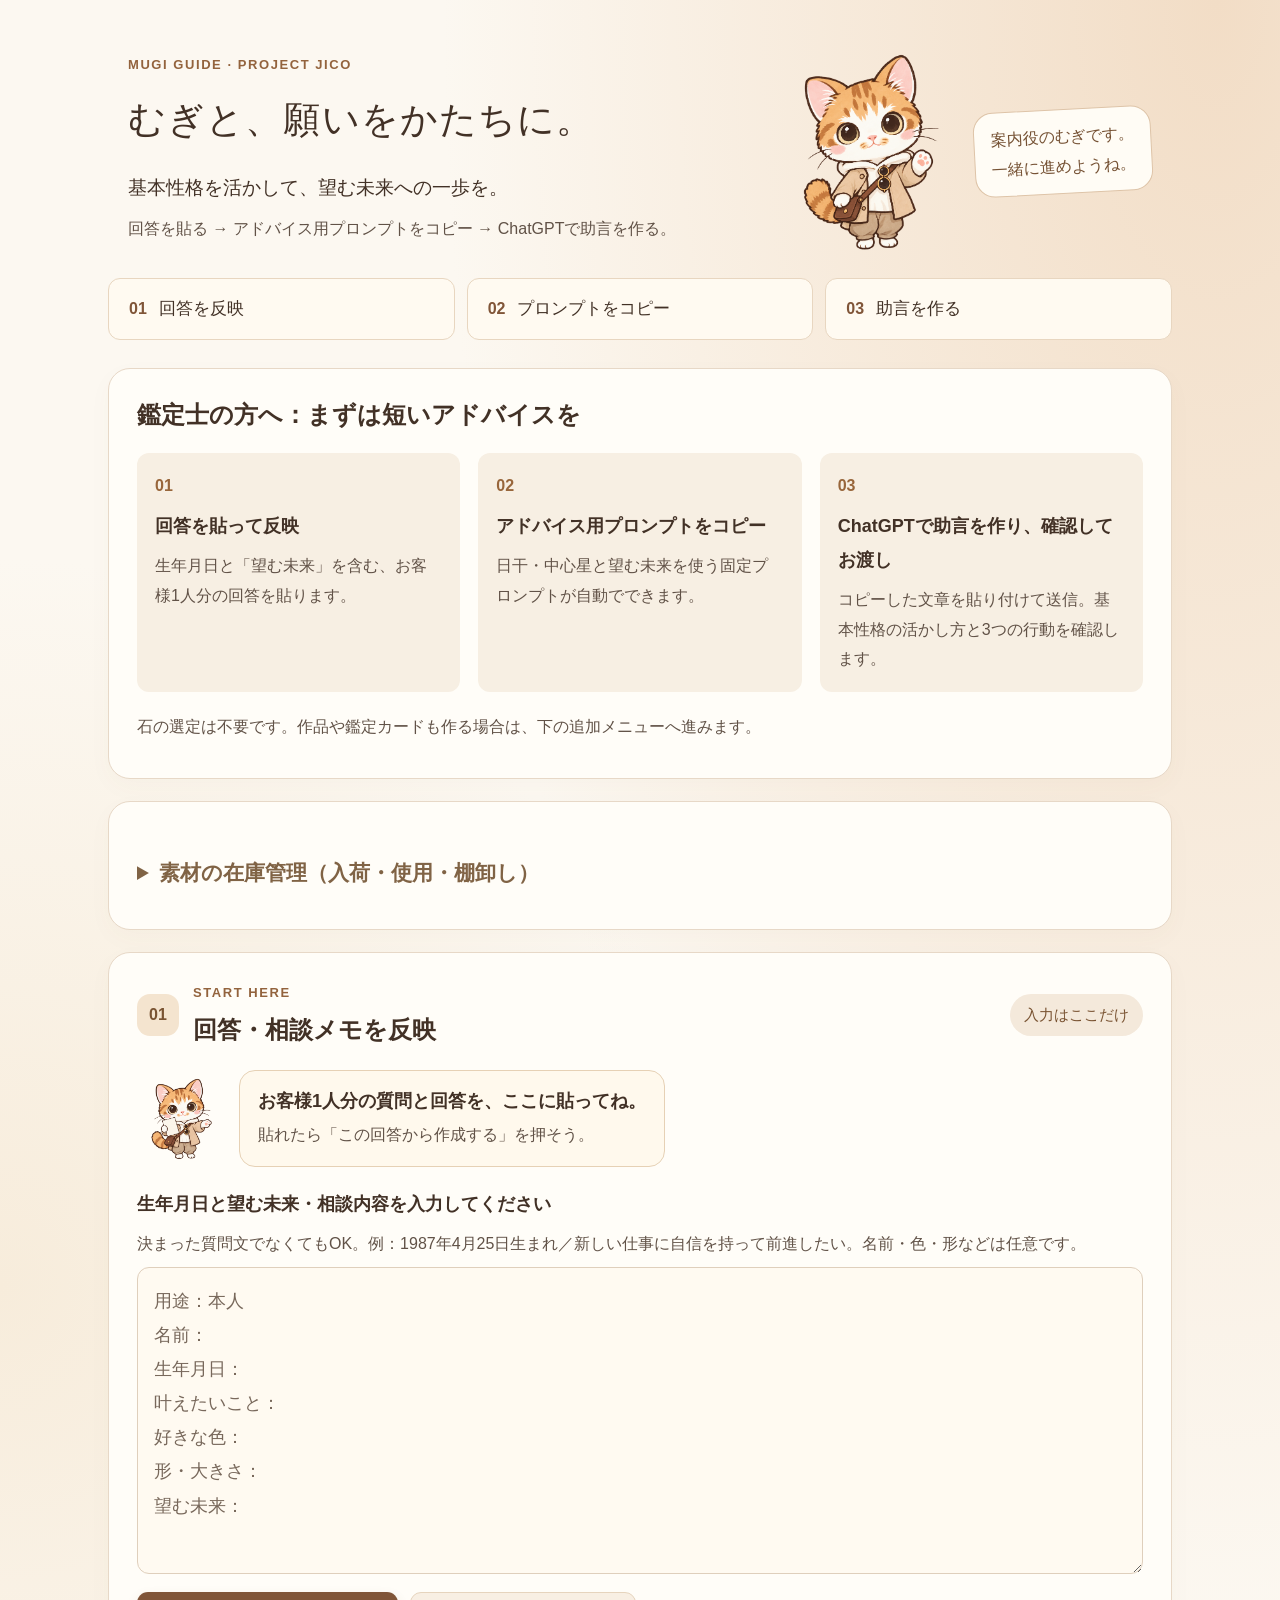
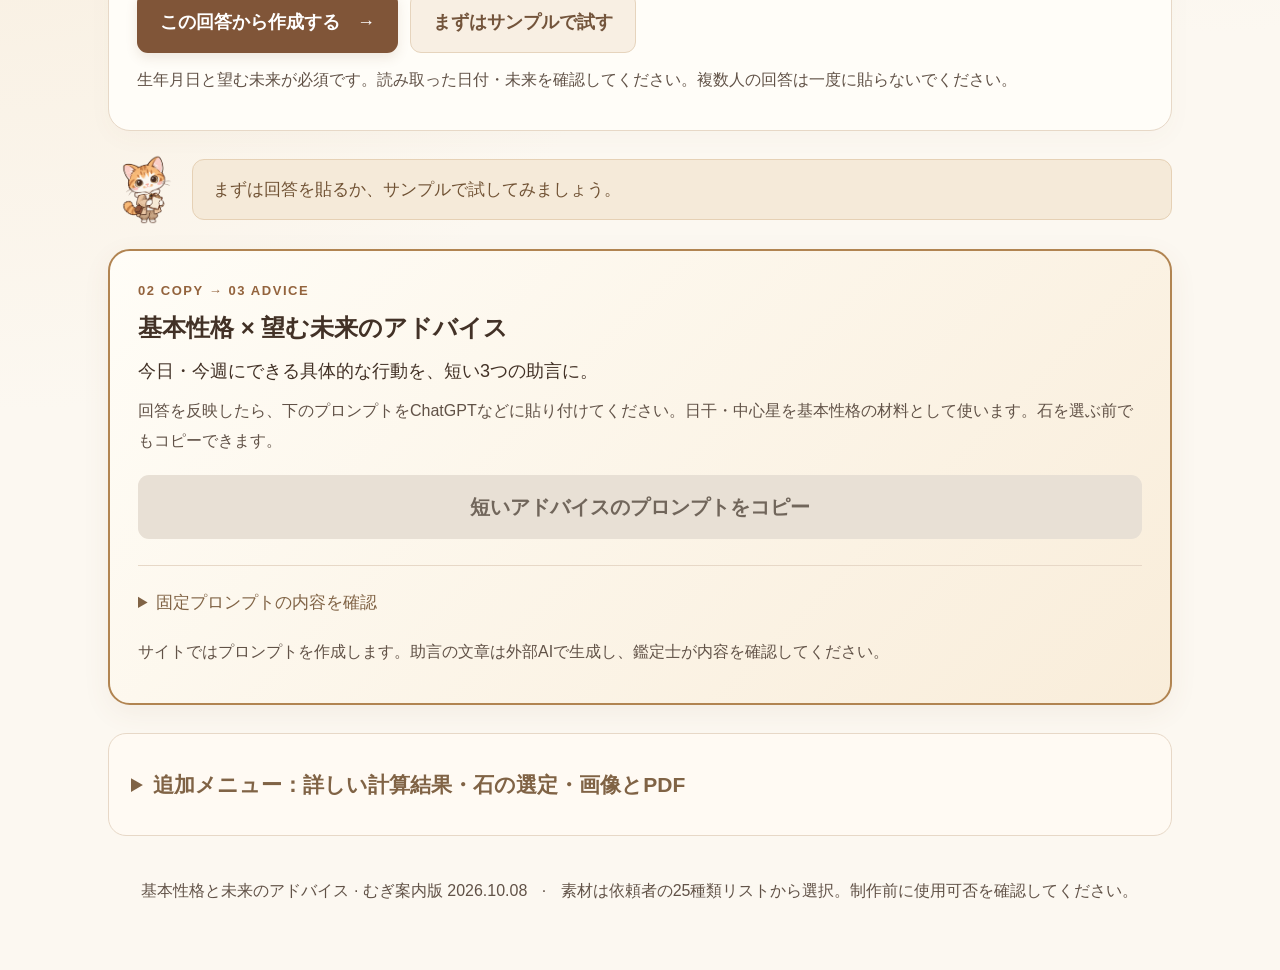
==== index.html @ 97677770 "Accept flexible customer notes and include concise stone details" ====
<!doctype html>
<html lang="ja"><head><meta charset="utf-8"><meta name="viewport" content="width=device-width,initial-scale=1"><title>基本性格と未来のアドバイス</title><link rel="stylesheet" href="simple.css?v=20261011-flex1"><link rel="stylesheet" href="mugi.css?v=20261011-flex1"></head>
<body><main>
<header class="hero"><div><p class="eyebrow">MUGI GUIDE · PROJECT JICO</p><h1>むぎと、願いをかたちに。</h1><p class="lead">基本性格を活かして、望む未来への一歩を。</p><p class="hint">回答を貼る → アドバイス用プロンプトをコピー → ChatGPTで助言を作る。</p></div><div class="mugi-hero"><img src="assets/mugi/mugi-welcome.png" alt="手を振る案内役のむぎ" width="1254" height="1254"><span>案内役のむぎです。<br>一緒に進めようね。</span></div></header>
<nav class="steps" aria-label="使い方の3ステップ"><a href="#input"><b>01</b><span>回答を反映</span></a><a href="#advice"><b>02</b><span>プロンプトをコピー</span></a><a href="#advice"><b>03</b><span>助言を作る</span></a></nav>
<section class="card workflow-guide" aria-label="鑑定士の作業手順"><h2>鑑定士の方へ：まずは短いアドバイスを</h2><ol class="workflow-list"><li><b>回答を貼って反映</b><span>生年月日と「望む未来」を含む、お客様1人分の回答を貼ります。</span></li><li><b>アドバイス用プロンプトをコピー</b><span>日干・中心星と望む未来を使う固定プロンプトが自動でできます。</span></li><li><b>ChatGPTで助言を作り、確認してお渡し</b><span>コピーした文章を貼り付けて送信。基本性格の活かし方と3つの行動を確認します。</span></li></ol><p class="hint">石の選定は不要です。作品や鑑定カードも作る場合は、下の追加メニューへ進みます。</p></section>
<section id="inventory" class="card inventory-panel"><details><summary>素材の在庫管理（入荷・使用・棚卸し）</summary><p>素材ごとに「g・個・袋」で管理できます。</p><p class="hint">このブラウザだけに保存されます。共有・別端末への同期はありません。石を選んだり画像を作ったりしても在庫は減りません。実際に使用した量をここで記録してください。</p><p id="inventorySummary" class="pill"></p><div class="inventory-table-wrap"><table class="inventory-table"><thead><tr><th scope="col">素材</th><th scope="col">現在数</th><th scope="col">状態</th><th scope="col">操作</th></tr></thead><tbody id="inventoryRows"></tbody></table></div><div id="inventoryForm" class="inventory-form"><h3>入荷・使用・現在数を登録</h3><label for="inventoryMaterial">素材</label><select id="inventoryMaterial"></select><p id="inventoryCurrent" class="hint"></p><div class="inventory-grid"><div><label for="inventoryAction">操作</label><select id="inventoryAction"><option value="set">現在数を登録・棚卸し</option><option value="in">入荷：在庫を増やす</option><option value="out">使用：在庫を減らす</option><option value="settings">補充目安だけ変更</option></select></div><div><label for="inventoryAmount">登録数・増減量</label><input id="inventoryAmount" type="number" min="0" step="0.001" placeholder="例：50"></div><div><label for="inventoryUnit">単位</label><select id="inventoryUnit"><option>g</option><option>個</option><option>袋</option></select></div><div><label for="inventoryLow">補充目安（この数量以下）</label><input id="inventoryLow" type="number" min="0" step="0.001" value="0"></div></div><label for="inventoryNote">メモ（任意）</label><input id="inventoryNote" maxlength="200" placeholder="例：作品制作で使用、入荷分"><p class="hint">初回は現在数を登録。入荷・使用では増減した量を入力します。個・袋は整数、gは小数第3位まで。在庫がある素材の単位は変更できません。</p><button id="inventorySave" class="primary" type="button">在庫を保存</button><p id="inventoryStatus" class="status" role="status" aria-live="polite"></p></div><details><summary>在庫のバックアップ・読み込み</summary><p class="hint">ブラウザのデータを消す前や、別端末に移すときはJSONを保存してください。読み込みは現在の在庫と履歴を置き換えます。</p><button id="inventoryExport" type="button" class="secondary">在庫JSONを保存</button><label for="inventoryImport">在庫JSONを選ぶ</label><input id="inventoryImport" type="file" accept=".json,application/json"><button id="inventoryRestore" type="button" class="secondary" disabled>読み込んだ在庫に置き換える</button></details><details><summary>入荷・使用・棚卸しの履歴（最新20件）</summary><ul id="inventoryHistory" class="inventory-history"></ul></details></details></section>
<section id="input" class="card input-card"><div class="section-heading"><span class="number">01</span><div><p class="eyebrow">START HERE</p><h2>回答・相談メモを反映</h2></div><span class="pill">入力はここだけ</span></div>
<div class="mugi-guide"><img src="assets/mugi/mugi-input.png" alt="" width="1254" height="1254"><p>お客様1人分の質問と回答を、ここに貼ってね。<br><span>貼れたら「この回答から作成する」を押そう。</span></p></div><label for="answer">生年月日と望む未来・相談内容を入力してください</label><p class="hint">決まった質問文でなくてもOK。例：1987年4月25日生まれ／新しい仕事に自信を持って前進したい。名前・色・形などは任意です。</p>
<textarea id="answer" rows="8" placeholder="用途：本人&#10;名前：&#10;生年月日：&#10;叶えたいこと：&#10;好きな色：&#10;形・大きさ：&#10;望む未来：" aria-describedby="inputHelp"></textarea>
<div class="actions"><button id="reflect" class="primary">この回答から作成する <span aria-hidden="true">→</span></button><button id="sample" class="secondary">まずはサンプルで試す</button></div><p id="inputHelp" class="hint small">生年月日と望む未来が必須です。読み取った日付・未来を確認してください。複数人の回答は一度に貼らないでください。</p>
</section>
<div class="mugi-status"><img id="mugiStatusImage" src="assets/mugi/mugi-check.png" alt="" width="1254" height="1254"><div id="status" class="status" role="status" aria-live="polite">まずは回答を貼るか、サンプルで試してみましょう。</div></div>
<section class="card advice-card" id="advice"><p class="eyebrow">02 COPY → 03 ADVICE</p><h2>基本性格 × 望む未来のアドバイス</h2><p>今日・今週にできる具体的な行動を、短い3つの助言に。</p><p class="hint">回答を反映したら、下のプロンプトをChatGPTなどに貼り付けてください。日干・中心星を基本性格の材料として使います。石を選ぶ前でもコピーできます。</p><button id="copyAdvice" class="primary" type="button" disabled>短いアドバイスのプロンプトをコピー</button><details><summary>固定プロンプトの内容を確認</summary><textarea id="advicePrompt" class="prompt" rows="12" readonly aria-label="基本性格と望む未来の固定アドバイスプロンプト"></textarea></details><p class="hint small">サイトではプロンプトを作成します。助言の文章は外部AIで生成し、鑑定士が内容を確認してください。</p></section>
<details class="optional-tools"><summary>追加メニュー：詳しい計算結果・石の選定・画像とPDF</summary>
<div id="results" class="section-heading result-heading"><span class="number">02</span><div><p class="eyebrow">YOUR RESULTS</p><h2>ふたつの結果を確認</h2></div><span id="resultBadge" class="pill">回答待ち</span></div>
<div class="mugi-guide"><img src="assets/mugi/mugi-check.png" alt="" width="1254" height="1254" loading="lazy"><p>算命学が出たら、使いたい石を選ぼう。<br><span>名前・生年月日、使いたい石をリストから選んで、計算条件も見てね。</span></p></div><p class="hint">回答原文の名前・生年月日、石の候補と使用可否、出生時刻不明の条件を確認してから、03へ進みます。</p><div class="results"><section class="card stone-card"><div class="result-title"><span class="icon" aria-hidden="true">◇</span><div><h2>オルゴナイト選定</h2><p class="hint">いただいた25種類から使う石・素材を選択</p></div></div><fieldset class="stone-picker"><legend>使う石・素材を選ぶ（複数可）</legend><p class="hint">チェックした素材の意味（象徴）・色の目安・簡易特性が制作・画像・PDF用プロンプトへ反映されます。説明未登録の素材は未登録と表示します。</p><div id="clientStoneList" class="stone-options"></div><label for="mainStone">メインにする石・素材</label><select id="mainStone"><option value="">先に素材を選んでください</option></select><div class="actions"><button id="suggestStones" class="secondary" type="button" disabled>おすすめを選択する</button><button id="clearStones" class="secondary" type="button">選択をクリア</button></div><p id="stoneChoiceHint" class="hint" role="status">未選択です。まず回答・相談メモを反映してください。</p><p class="hint small">おすすめは既存の説明データがある素材だけを対象にします。全25種類は手動で選べます。</p></fieldset><pre id="stones" class="result-content">あなたの願いに合う石が、ここに並びます。</pre><details><summary>制作文だけのプロンプトを見る</summary><textarea id="stonePrompt" class="prompt" rows="8" readonly aria-label="制作プロンプト"></textarea><button id="copyStone" class="secondary" disabled>制作プロンプトをコピー</button></details></section>
<section class="card sanmei-card"><div class="result-title"><span class="icon" aria-hidden="true">✧</span><div><h2>算命学計算</h2><p class="hint">三柱・人体星図・従星・二十八元まで表示</p></div></div><pre id="facts" class="result-content">生年月日から計算した結果が、ここに届きます。</pre><p id="condition" class="hint"></p><details><summary>計算原本を見る</summary><pre id="raw"></pre></details><details><summary>鑑定文だけのプロンプトを見る</summary><textarea id="sanmeiPrompt" class="prompt" rows="8" readonly aria-label="鑑定文プロンプト"></textarea><button id="copySanmei" class="secondary" disabled>鑑定文プロンプトをコピー</button></details></section></div>

<section id="output" class="card output-card"><div class="section-heading"><span class="number">03</span><div><p class="eyebrow">MAKE ONE BEAUTIFUL CARD</p><h2>両方を、1枚の画像に。</h2></div></div><div class="mugi-guide"><img src="assets/mugi/mugi-copy.png" alt="" width="1254" height="1254" loading="lazy"><p>次は、ふたつの結果を1枚の画像に。<br><span>「画像プロンプトをコピー」して、画像生成AIに貼ろう。</span></p></div><div class="output-layout"><div><p>作品イメージ・選んだ石・算命学結果。<br>人体星図・従星・二十八元も載せた画像プロンプトができあがります。</p><ol class="mini-steps"><li>下のボタンでプロンプトをコピー</li><li>画像生成が使えるChatGPTなどに貼り付けて送信</li><li>石名・命式・文字を確認して完成</li></ol><button id="copyImage" class="primary" disabled>画像プロンプトをコピー <span aria-hidden="true">↗</span></button><p id="outputHint" class="hint">回答を反映するとコピーできます。</p></div><div class="card-preview sample-preview"><a href="assets/orgonite-sanmei-detailed-sample.png" target="_blank" rel="noopener"><img src="assets/orgonite-sanmei-detailed-sample.png" alt="詳細版完成見本：命式、人体星図、従星、二十八元、石の選定理由" width="1536" height="1024"></a><p class="hint">詳細版の完成見本 · クリックで拡大</p><p class="hint small">サンプル回答の見本です。現在の回答の画像ではありません。</p></div></div><details class="combined-detail"><summary>画像プロンプトの内容を確認</summary><textarea id="imagePrompt" class="prompt" rows="14" readonly aria-label="両方を1枚にまとめる画像生成プロンプト"></textarea></details><p class="hint small">画像は外部の画像生成AIで作成します。日本語の文字や命式は生成後に照合してください。</p></section>
<section class="card delivery-guide"><h2>画像ができたら、確認してお渡し</h2><p class="hint">下の確認は鑑定士が行います。現在の回答と画像を見比べてください。</p><ul class="delivery-list"><li>表示名・石名・命式・星名・エネルギー値が、サイトの結果と一致している</li><li>文字の誤りや省略がない。違いがあれば画像生成AIへ該当箇所の修正を依頼する</li><li>作品イメージであること、出生時刻不明なら暫定計算であることが伝わる</li></ul><p>確認できた画像を保存し、お客様へお渡しします。</p><details><summary>任意：詳しい鑑定PDFも作りたいとき</summary><ol class="mini-steps"><li>下の「PDF用の依頼文と結果をコピー」を押す</li><li>ChatGPTの新しいチャットへ貼り付け、完成した画像も添付する</li><li>PDFを作成してもらい、計算値と鑑定文を確認して保存する</li></ol><p class="hint">画像だけでなく、計算結果のテキストも一緒に渡します。PDFはChatGPT側で作成します。画像を添付する操作は手動です。</p><textarea id="pdfPrompt" class="prompt" rows="10" readonly aria-label="PDF作成依頼と計算結果"></textarea><button id="copyPDF" class="secondary" disabled>PDF用の依頼文と結果をコピー</button></details></section>
</details><footer>基本性格と未来のアドバイス · むぎ案内版 2026.10.08 <span>·</span> 素材は依頼者の25種類リストから選択。制作前に使用可否を確認してください。</footer>
</main><script src="PromptMaker-縦横テンプレート/engine-data.js"></script><script src="PromptMaker-縦横テンプレート/workflow.js"></script><script src="client-stones.js?v=20261011-flex1"></script><script src="inventory.js?v=20261011-flex1"></script><script src="advice-prompt.js?v=20261011-flex1"></script><script src="flexible-input.js?v=20261011-flex1"></script><script src="simple.js?v=20261011-flex1"></script><script src="simple-ui.js?v=20261011-flex1"></script><script src="inventory-ui.js?v=20261011-flex1"></script></body></html>
---- simple.css ----
:root{--ink:#34364c;--muted:#666c7b;--purple:#6856a1;--line:#e5e2ef;--mint:#e5f2ed}*{box-sizing:border-box}html{scroll-behavior:smooth;scroll-padding-top:24px}body{margin:0;background:radial-gradient(ellipse at 90% 0,#ece7fc,transparent 45%),radial-gradient(ellipse at 0 45%,#eaf4ef,transparent 40%),#f8f7fb;color:var(--ink);font-family:"Yu Gothic","Meiryo",sans-serif;line-height:1.8}main{max-width:1120px;margin:auto;padding:36px 28px}.hero{display:flex;justify-content:space-between;align-items:center;min-height:235px;padding:12px 24px 28px}.eyebrow{font-size:10px;font-weight:700;letter-spacing:.18em;color:var(--purple);margin:0 0 6px}h1{font-family:"Yu Mincho",serif;font-weight:500;font-size:44px;letter-spacing:.08em;margin:8px 0 14px}h2{font-size:21px;line-height:1.5;margin:0}p{margin:8px 0}.lead{font-size:16px}.hint{font-size:13px;color:var(--muted)}.small{font-size:11px}.gem-scene{width:220px;height:190px;position:relative;flex-shrink:0}.orbit{position:absolute;inset:12px;border:1px solid #bfb3d9;border-radius:50%;transform:rotate(-20deg) scaleY(.7)}.gem{position:absolute;inset:20px 45px;background:conic-gradient(from 20deg,#c9bcea,#d7eae7,#a796d3,#f7eefc,#b3cddd,#c9bcea);clip-path:polygon(50% 0,100% 73%,75% 100%,25% 100%,0 73%);filter:drop-shadow(0 15px 15px #8275a440)}.spark{position:absolute;color:#9b7cb8;font-size:25px}.s1{top:8px;right:23px}.s2{bottom:8px;left:20px}.s3{top:60px;left:15px;font-size:14px}.steps{display:grid;grid-template-columns:repeat(3,1fr);gap:12px;margin:0 0 28px}.steps a{display:flex;align-items:center;gap:12px;text-decoration:none;color:var(--ink);padding:14px 20px;border:1px solid var(--line);background:#ffffffb8;border-radius:12px;font-size:14px}.steps b{color:var(--purple);font-size:12px}.steps a:hover{background:#eee9f8}.card{background:#fff;border:1px solid var(--line);border-radius:20px;padding:28px;box-shadow:0 8px 30px #43365006;margin-bottom:22px}.section-heading{display:flex;align-items:center;gap:14px;margin-bottom:22px}.number{display:grid;place-items:center;width:42px;height:42px;border-radius:13px;background:#efebf8;color:var(--purple);font-size:13px;font-weight:700;flex-shrink:0}.pill{margin-left:auto;border-radius:30px;background:#f1eef7;padding:5px 12px;color:var(--purple);font-size:11px;white-space:nowrap}label{font-size:14px;font-weight:700}textarea{display:block;width:100%;padding:16px;border:1px solid #d8d4e5;border-radius:12px;background:#faf9fc;color:var(--ink);font:inherit;font-size:14px;line-height:1.8;resize:vertical}textarea::placeholder{color:#8a8999}textarea:focus{outline:3px solid #ded5f8;border-color:#8d75c0}button{font:inherit;font-size:13px;font-weight:700;padding:14px 22px;border-radius:11px;cursor:pointer;transition:background .18s,transform .18s;border:1px solid transparent;min-height:48px}.primary{background:var(--purple);color:white;box-shadow:0 5px 12px #6856a11b}.primary:hover:not(:disabled){background:#55418e;transform:translateY(-2px)}.primary span{margin-left:12px}.secondary{background:#f3f0f8;color:#5d507e;border-color:#e7e0f0}.secondary:hover:not(:disabled){background:#e9e2f4}button:disabled{background:#eceaf1;color:#767181;cursor:default;box-shadow:none}button:focus-visible,a:focus-visible,summary:focus-visible{outline:3px solid #9f8bcc;outline-offset:4px}.actions{display:flex;gap:12px;flex-wrap:wrap;margin:18px 0 12px}.status{border-radius:12px;padding:14px 20px;margin:0 0 30px;background:#efecf6;color:#5f507e;font-size:13px;border:1px solid #e3dcf0}.status[data-tone=success]{background:#e8f4ee;border-color:#cce5d8;color:#355e4d}.status[data-tone=error]{background:#fff1ec;border-color:#f1d3c8;color:#944b35}.result-heading{margin-top:8px}.results{display:grid;grid-template-columns:1fr 1fr;gap:20px;align-items:start}.result-title{display:flex;gap:13px;align-items:center;margin-bottom:20px}.result-title .hint{margin:4px 0}.icon{display:grid;place-items:center;width:46px;height:46px;background:#e8f3ed;color:#578271;border-radius:14px;font-size:30px}.sanmei-card .icon{background:#eee9f7;color:#8870b2}.result-content{background:#f6faf8;border-radius:12px;padding:18px;margin:0 0 16px;min-height:135px;line-height:1.9}.sanmei-card .result-content{background:#f8f5fc}pre{white-space:pre-wrap;overflow-wrap:anywhere;font:inherit;font-size:13px}.prompt{font-size:12px}details{border-top:1px solid var(--line);margin-top:14px;padding-top:12px}summary{cursor:pointer;color:#696079;font-size:12px;padding:5px 0}details textarea{margin:12px 0}details button{margin-top:2px}.output-card{background:linear-gradient(135deg,#fff,#f8f4ff);border-color:#d8ccec}.output-layout{display:grid;grid-template-columns:1.15fr 1fr;gap:36px;align-items:center}.mini-steps{font-size:13px;color:var(--muted);padding-left:22px;margin:18px 0 24px}.mini-steps li{padding:3px 0}.card-preview{background:#fffcf6;border:1px solid #ddc9a8;border-radius:10px;padding:20px;text-align:center;box-shadow:0 12px 28px #6d5c8020;transform:rotate(-2deg)}.preview-title{font-size:10px;letter-spacing:.15em;color:#876b48}.preview-body{display:grid;grid-template-columns:1fr 1fr;margin:15px 0;gap:14px}.preview-body>div{display:flex;flex-direction:column;align-items:center;justify-content:center}.preview-body>div+div{border-left:1px solid #e8dcc8}.mini-gem{font-size:70px;line-height:1.3;color:#ac96c9}.preview-lines{font-size:16px;line-height:1.8;color:#c4b597;margin:12px 0}.preview-body b{font-size:11px;font-weight:500}.preview-body small,.preview-caption{font-size:9px;color:#8b7e71}.combined-detail{margin-top:24px}footer{text-align:center;color:var(--muted);font-size:10px;padding:12px 0 28px}footer span{padding:0 10px}body[data-ready=true] .pill#resultBadge{background:#dff0e7;color:#355e4d}section{scroll-margin-top:24px}@media(max-width:760px){main{padding:20px 16px}.hero{padding:0 4px 20px;min-height:180px}h1{font-size:31px}.lead{font-size:13px}.gem-scene{width:120px;height:140px}.gem{inset:20px 15px}.orbit{inset:20px 0}.hero .hint{font-size:11px}.steps{gap:6px}.steps a{padding:12px 8px;gap:6px;justify-content:center;font-size:11px}.card{padding:22px 18px;border-radius:16px}.results,.output-layout{grid-template-columns:1fr}.output-layout{gap:20px}.card-preview{max-width:350px;margin:0 auto;width:100%}.pill{font-size:10px;padding:4px 8px}h2{font-size:18px}.section-heading{gap:10px}.actions button{flex:1}#copyImage{width:100%}}@media(max-width:420px){.gem-scene{display:none}.hero{min-height:170px}.section-heading .pill{display:none}}@media(prefers-reduced-motion:reduce){html{scroll-behavior:auto}button{transition:none}.primary:hover:not(:disabled){transform:none}}
.sample-preview{transform:none;padding:12px;background:#fffdf8}.sample-preview img{display:block;width:100%;height:auto;border-radius:6px}.sample-preview .hint{margin:8px 0 0;font-size:11px}.sample-preview .small{font-size:10px}
.workflow-list{list-style:none;counter-reset:workflow;display:grid;grid-template-columns:repeat(3,1fr);gap:18px;padding:0;margin:20px 0}.workflow-list li{counter-increment:workflow;background:#f7f5fb;padding:18px;border-radius:12px}.workflow-list li:before{content:'0' counter(workflow);display:block;color:var(--purple);font-size:12px;font-weight:700;margin-bottom:8px}.workflow-list b{display:block;font-size:14px}.workflow-list span{display:block;color:var(--muted);font-size:12px;margin-top:8px}.delivery-list{padding-left:22px;font-size:13px}.delivery-list li{padding:5px 0}@media(max-width:760px){.workflow-list{grid-template-columns:1fr;gap:10px}.workflow-list li{padding:14px}}
---- mugi.css ----
/* むぎの毛色・コートに合わせた、あたたかな紙のテーマ */
:root{--ink:#503d32;--muted:#78695e;--purple:#805538;--line:#e7d8c7;--mint:#f1eadc}body{background:radial-gradient(ellipse at 95% 0,#f2ddc6,transparent 45%),radial-gradient(ellipse at 0 50%,#f7ecdb,transparent 40%),#fcf8f1;color:var(--ink)}main{max-width:1120px}.hero{padding:16px 20px 26px;gap:20px}.hero h1{font-size:37px;letter-spacing:.03em}.eyebrow{color:#93633d}.mugi-hero{display:flex;align-items:center;gap:8px;flex-shrink:0}.mugi-hero img{width:200px;height:200px;object-fit:contain}.mugi-hero span{font-size:12px;border:1px solid #dec4a8;background:#fffcf5;padding:12px 16px;border-radius:20px;color:#755133;transform:rotate(-3deg)}.card{background:#fffdf8;border-color:#e7d8c7;border-radius:22px;box-shadow:0 8px 24px #88644808}.steps a{background:#fffaf1;border-color:#e8d6c0}.steps a:hover{background:#f5e6d2}.number{background:#f4e4cf;color:#795332}.pill{background:#f4e9db;color:#795332}.primary{background:#805538;box-shadow:0 5px 12px #80553820}.primary:hover:not(:disabled){background:#664128}.secondary{background:#f8efe3;color:#73543b;border-color:#e6d4bd}.secondary:hover:not(:disabled){background:#efdfc9}button:disabled{background:#ece6dc;color:#84786c}.workflow-list li{background:#f7efe3}.workflow-list li:before{color:#98663b}textarea{background:#fffaf1;border-color:#dfcfbc}textarea:focus{outline-color:#ead7bd;border-color:#a77b4d}button:focus-visible,a:focus-visible,summary:focus-visible{outline-color:#a77b4d}.icon,.sanmei-card .icon{background:#f3e4d0;color:#9d7046}.result-content{background:#f8f2e7}.sanmei-card .result-content{background:#f7f0e5}.output-card{background:linear-gradient(120deg,#fffdf8,#f8eddb);border-color:#dcc4a5}.mugi-guide{display:flex;align-items:center;gap:16px;margin:0 0 20px}.mugi-guide img{width:86px;height:86px;object-fit:contain;flex-shrink:0}.mugi-guide p{position:relative;margin:0;border:1px solid #e6d1b5;background:#fff9ed;border-radius:16px;padding:14px 18px;font-size:14px;font-weight:700}.mugi-guide p span{font-size:12px;color:var(--muted);font-weight:400}.mugi-status{display:flex;align-items:center;gap:12px;margin-bottom:24px}.mugi-status img{width:72px;height:72px;object-fit:contain}.mugi-status .status{flex:1;margin:0;background:#f5ead9;border-color:#e6d1b5;color:#705234}.status[data-tone=success]{background:#eef1e3;border-color:#d6dfbd;color:#52643c}.status[data-tone=error]{background:#fff0e7;border-color:#e7c6b2;color:#974d30}body[data-ready=true] .pill#resultBadge{background:#eef1e3;color:#52643c}.card-preview{border-color:#ddc6a5}.sample-preview{background:#fffaf0}.delivery-guide{border-top:3px solid #d6b289}summary{color:#806345}footer{color:#887363}@media(max-width:900px){.mugi-hero span{display:none}.hero h1{font-size:32px}.mugi-hero img{width:165px;height:165px}}@media(max-width:760px){.hero{padding:0 0 20px;gap:6px}.hero h1{font-size:26px}.mugi-hero img{width:100px;height:130px}.hero .lead{font-size:12px}.mugi-guide{gap:10px}.mugi-guide img{width:62px;height:72px}.mugi-guide p{padding:11px 13px;font-size:13px}.mugi-guide p span{font-size:11px}.mugi-status img{width:56px;height:64px}.mugi-status .status{padding:12px;font-size:12px}}@media(max-width:420px){.hero h1{font-size:23px}.mugi-hero img{width:80px;height:115px}}

/* 読みやすさ：案内・計算結果・操作を大きな文字で統一 */
:root{--ink:#423126;--muted:#615247}body{font-size:18px;line-height:1.9}.lead,.hero .lead{font-size:19px}.hint,.small,.hero .hint,.sample-preview .hint,.sample-preview .small,footer{font-size:16px;line-height:1.85;color:var(--muted)}.eyebrow{font-size:13px;letter-spacing:.12em}h2{font-size:24px}label{font-size:18px}.steps a{font-size:17px}.steps b,.number{font-size:16px}.pill{font-size:15px;padding:7px 14px}textarea,.prompt,pre,.result-content{font-size:18px;line-height:1.9}textarea::placeholder{color:#78685b}.result-content{padding:20px}.workflow-list b{font-size:18px}.workflow-list span,.workflow-list li:before{font-size:16px;line-height:1.85}.mini-steps,.delivery-list{font-size:18px}.mugi-guide p{font-size:18px;line-height:1.85}.mugi-guide p span,.mugi-hero span{font-size:16px;line-height:1.85}.status,.mugi-status .status{font-size:17px;line-height:1.85}button{font-size:18px;line-height:1.6;min-height:56px;padding:15px 22px;white-space:normal}summary{font-size:17px;line-height:1.8;padding:10px 0}.steps a{min-height:60px}.output-layout{grid-template-columns:1.2fr 1fr;gap:24px}button:disabled{color:#71665b;background:#e8e0d5}a{overflow-wrap:anywhere}#raw{overflow-wrap:anywhere}
@media(max-width:900px){.results{grid-template-columns:1fr}.workflow-list{grid-template-columns:1fr}.output-layout{grid-template-columns:1fr}.sample-preview{max-width:600px;width:100%;margin:auto}}
@media(max-width:760px){body{font-size:18px}.hero .lead{font-size:18px}.hero .hint{font-size:16px}.hero h1{font-size:28px}.steps a{font-size:16px;flex-direction:column;gap:0;padding:10px 6px}.steps b{font-size:15px}.mugi-guide p{font-size:18px}.mugi-guide p span{font-size:16px}.mugi-status .status{font-size:17px}.section-heading{flex-wrap:wrap}.section-heading .pill{display:inline-block}.mugi-guide{align-items:flex-start}.mugi-guide img{width:54px;height:68px}.actions{flex-direction:column}.actions button{width:100%}.mini-steps,.delivery-list{padding-left:24px}h2{font-size:23px}.card{padding:22px 16px}textarea,.prompt,pre{font-size:18px}}
.stone-picker{border:1px solid var(--line);border-radius:14px;padding:16px;margin:0 0 20px;min-width:0}.stone-picker legend{font-size:18px;font-weight:700}.stone-options{display:grid;grid-template-columns:1fr 1fr;gap:8px;margin:14px 0 20px}.stone-options label{display:flex;align-items:center;gap:10px;background:#fff7e9;border:1px solid #e5d5be;border-radius:9px;padding:12px;font-size:17px;cursor:pointer;overflow-wrap:anywhere}.stone-options label:has(input:checked){background:#eddfc6;border-color:#976a41}.stone-options input{width:22px;height:22px;accent-color:#805538;flex-shrink:0}.stone-picker select{width:100%;padding:12px;font:inherit;font-size:18px;border:1px solid #bb9b78;border-radius:9px;background:#fffaf1;color:var(--ink);margin:6px 0}.stone-picker select:focus-visible{outline:3px solid #a77b4d;outline-offset:2px}@media(max-width:560px){.stone-options{grid-template-columns:1fr}}
.stock-label{display:block;font-size:15px;color:#675344;font-weight:400}.stone-options label{flex-wrap:wrap}.stock-label{flex-basis:100%;padding-left:32px}.inventory-table-wrap{overflow-x:auto;margin:18px 0}.inventory-table{width:100%;border-collapse:collapse;font-size:17px}.inventory-table th,.inventory-table td{padding:12px;border-bottom:1px solid var(--line);text-align:left;white-space:nowrap}.inventory-table th{background:#f1e5d3}.inventory-table button{font-size:16px;padding:10px 14px;min-height:48px}.inventory-form{padding:20px;background:#f8f0e3;border-radius:14px}.inventory-form input,.inventory-form select{display:block;width:100%;padding:12px;margin:6px 0 14px;border:1px solid #bca183;border-radius:8px;background:#fffdf7;color:var(--ink);font:inherit;font-size:18px}.inventory-grid{display:grid;grid-template-columns:1fr 1fr;gap:16px}.inventory-form .status{margin-top:16px}.inventory-history{font-size:16px;overflow-wrap:anywhere}#inventorySummary{display:inline-block;margin:10px 0}.inventory-panel>details{border-top:0;padding-top:0}.inventory-panel>details>summary{font-size:21px;font-weight:700}#inventoryImport{max-width:100%;font-size:16px;margin:12px 0}@media(max-width:600px){.inventory-grid{grid-template-columns:1fr}.inventory-form{padding:14px}.inventory-table th,.inventory-table td{padding:10px}}
.advice-card{border:2px solid #b18451;background:linear-gradient(135deg,#fffdf7,#f9edda);box-shadow:0 8px 28px #80553812}.advice-card>button{width:100%;margin:12px 0;font-size:20px;min-height:60px}.optional-tools{margin:28px 0;border:1px solid var(--line);border-radius:18px;padding:22px;background:#fffaf3}.optional-tools>summary{font-size:21px;font-weight:700;cursor:pointer}.optional-tools[open]>summary{margin-bottom:24px}@media(max-width:600px){.optional-tools{padding:16px}.advice-card>button{font-size:18px}}
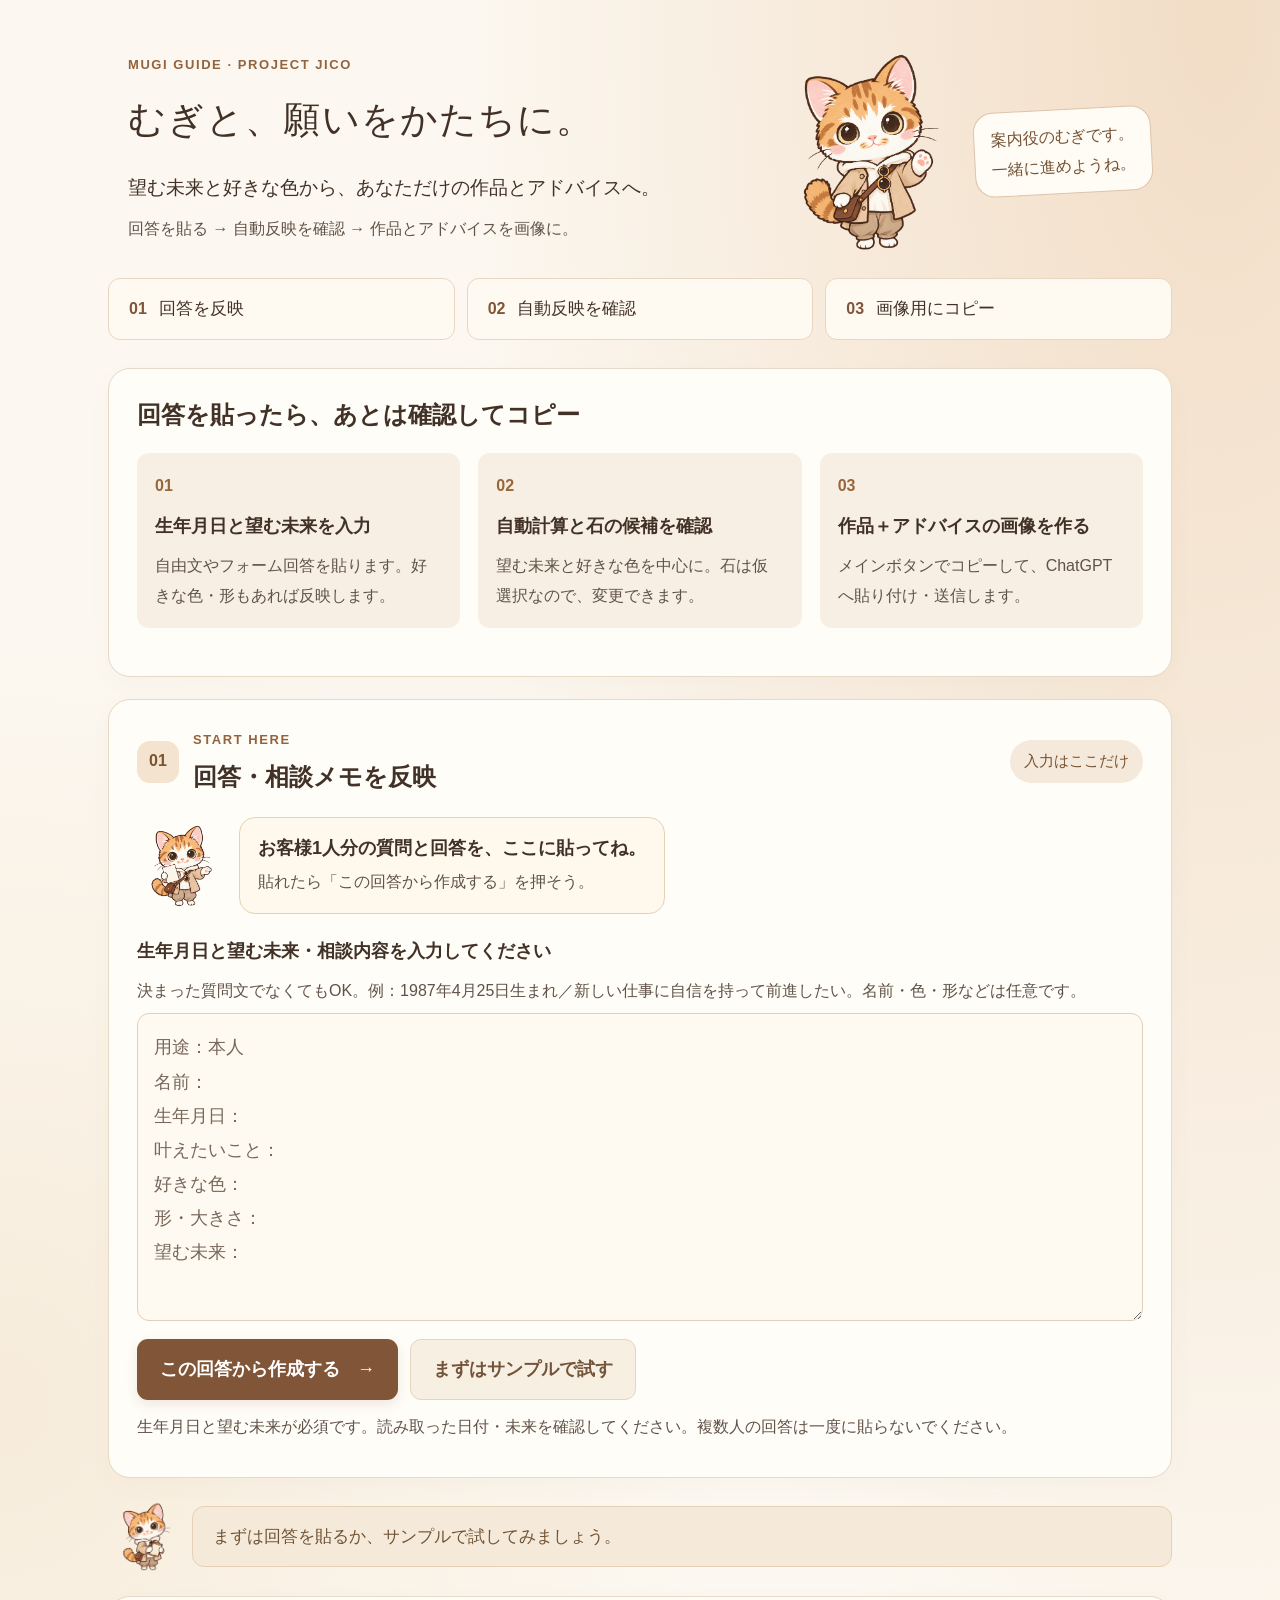
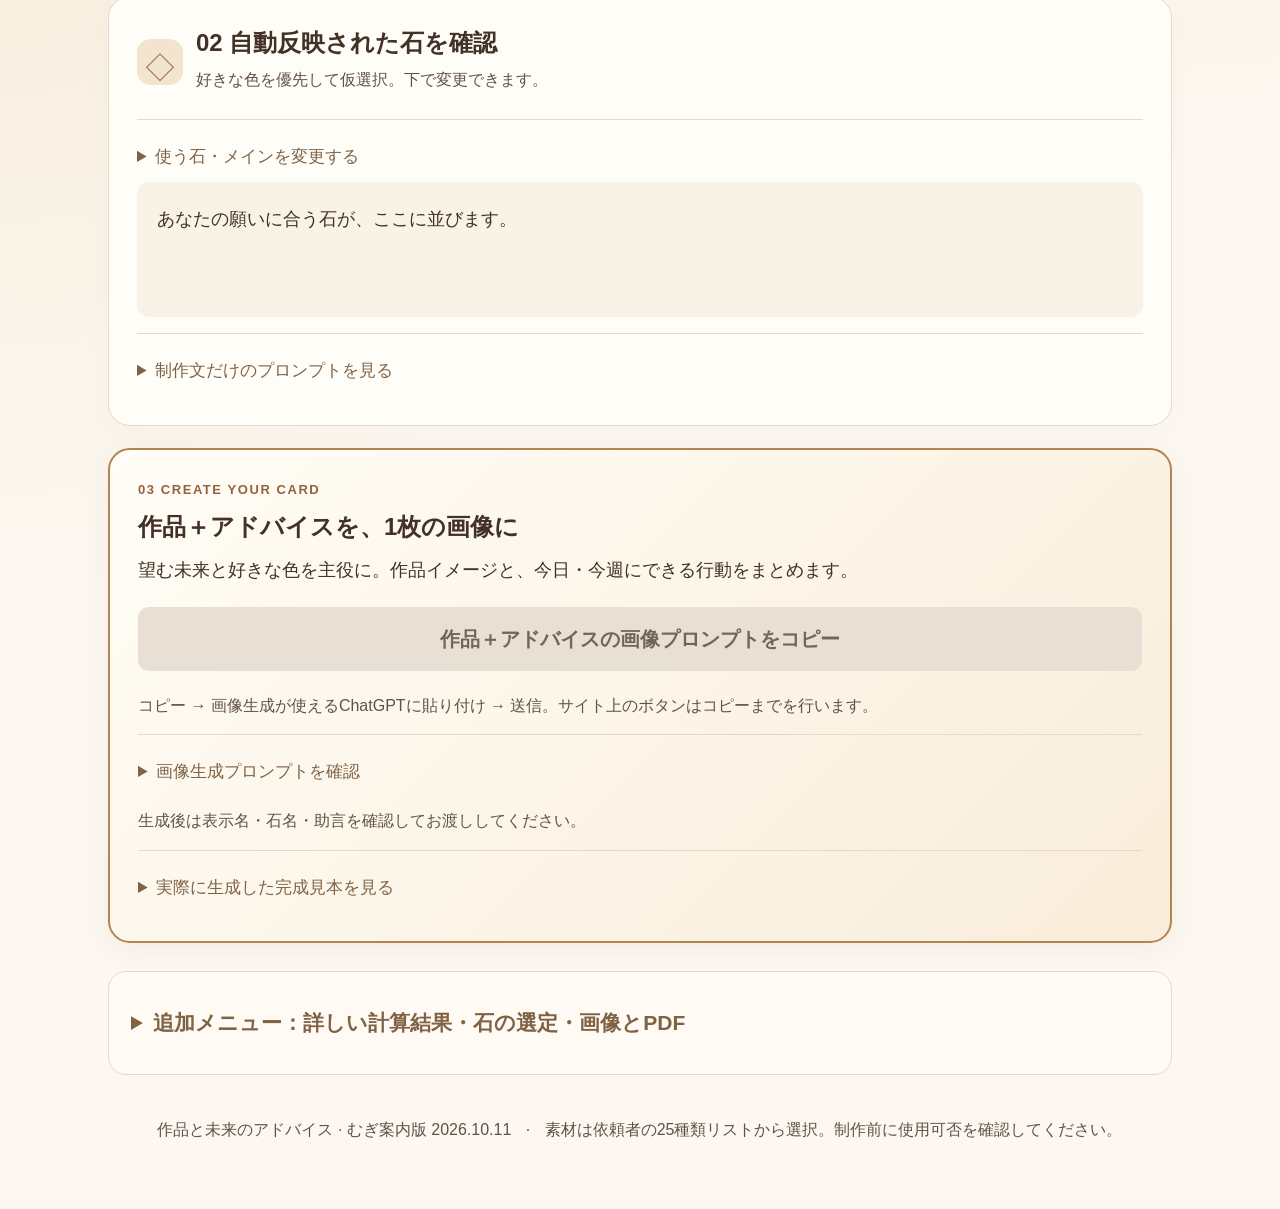
==== commit 466203d5: "Unify orgonite artwork and personal future advice into the main card workflow" ====
--- a/index.html
+++ b/index.html
@@ -1,23 +1,25 @@
 <!doctype html>
-<html lang="ja"><head><meta charset="utf-8"><meta name="viewport" content="width=device-width,initial-scale=1"><title>基本性格と未来のアドバイス</title><link rel="stylesheet" href="simple.css?v=20261011-flex1"><link rel="stylesheet" href="mugi.css?v=20261011-flex1"></head>
+<html lang="ja"><head><meta charset="utf-8"><meta name="viewport" content="width=device-width,initial-scale=1"><title>基本性格と未来のアドバイス</title><link rel="stylesheet" href="simple.css?v=20261011-combined3"><link rel="stylesheet" href="mugi.css?v=20261011-combined3"></head>
 <body><main>
-<header class="hero"><div><p class="eyebrow">MUGI GUIDE · PROJECT JICO</p><h1>むぎと、願いをかたちに。</h1><p class="lead">基本性格を活かして、望む未来への一歩を。</p><p class="hint">回答を貼る → アドバイス用プロンプトをコピー → ChatGPTで助言を作る。</p></div><div class="mugi-hero"><img src="assets/mugi/mugi-welcome.png" alt="手を振る案内役のむぎ" width="1254" height="1254"><span>案内役のむぎです。<br>一緒に進めようね。</span></div></header>
-<nav class="steps" aria-label="使い方の3ステップ"><a href="#input"><b>01</b><span>回答を反映</span></a><a href="#advice"><b>02</b><span>プロンプトをコピー</span></a><a href="#advice"><b>03</b><span>助言を作る</span></a></nav>
-<section class="card workflow-guide" aria-label="鑑定士の作業手順"><h2>鑑定士の方へ：まずは短いアドバイスを</h2><ol class="workflow-list"><li><b>回答を貼って反映</b><span>生年月日と「望む未来」を含む、お客様1人分の回答を貼ります。</span></li><li><b>アドバイス用プロンプトをコピー</b><span>日干・中心星と望む未来を使う固定プロンプトが自動でできます。</span></li><li><b>ChatGPTで助言を作り、確認してお渡し</b><span>コピーした文章を貼り付けて送信。基本性格の活かし方と3つの行動を確認します。</span></li></ol><p class="hint">石の選定は不要です。作品や鑑定カードも作る場合は、下の追加メニューへ進みます。</p></section>
-<section id="inventory" class="card inventory-panel"><details><summary>素材の在庫管理（入荷・使用・棚卸し）</summary><p>素材ごとに「g・個・袋」で管理できます。</p><p class="hint">このブラウザだけに保存されます。共有・別端末への同期はありません。石を選んだり画像を作ったりしても在庫は減りません。実際に使用した量をここで記録してください。</p><p id="inventorySummary" class="pill"></p><div class="inventory-table-wrap"><table class="inventory-table"><thead><tr><th scope="col">素材</th><th scope="col">現在数</th><th scope="col">状態</th><th scope="col">操作</th></tr></thead><tbody id="inventoryRows"></tbody></table></div><div id="inventoryForm" class="inventory-form"><h3>入荷・使用・現在数を登録</h3><label for="inventoryMaterial">素材</label><select id="inventoryMaterial"></select><p id="inventoryCurrent" class="hint"></p><div class="inventory-grid"><div><label for="inventoryAction">操作</label><select id="inventoryAction"><option value="set">現在数を登録・棚卸し</option><option value="in">入荷：在庫を増やす</option><option value="out">使用：在庫を減らす</option><option value="settings">補充目安だけ変更</option></select></div><div><label for="inventoryAmount">登録数・増減量</label><input id="inventoryAmount" type="number" min="0" step="0.001" placeholder="例：50"></div><div><label for="inventoryUnit">単位</label><select id="inventoryUnit"><option>g</option><option>個</option><option>袋</option></select></div><div><label for="inventoryLow">補充目安（この数量以下）</label><input id="inventoryLow" type="number" min="0" step="0.001" value="0"></div></div><label for="inventoryNote">メモ（任意）</label><input id="inventoryNote" maxlength="200" placeholder="例：作品制作で使用、入荷分"><p class="hint">初回は現在数を登録。入荷・使用では増減した量を入力します。個・袋は整数、gは小数第3位まで。在庫がある素材の単位は変更できません。</p><button id="inventorySave" class="primary" type="button">在庫を保存</button><p id="inventoryStatus" class="status" role="status" aria-live="polite"></p></div><details><summary>在庫のバックアップ・読み込み</summary><p class="hint">ブラウザのデータを消す前や、別端末に移すときはJSONを保存してください。読み込みは現在の在庫と履歴を置き換えます。</p><button id="inventoryExport" type="button" class="secondary">在庫JSONを保存</button><label for="inventoryImport">在庫JSONを選ぶ</label><input id="inventoryImport" type="file" accept=".json,application/json"><button id="inventoryRestore" type="button" class="secondary" disabled>読み込んだ在庫に置き換える</button></details><details><summary>入荷・使用・棚卸しの履歴（最新20件）</summary><ul id="inventoryHistory" class="inventory-history"></ul></details></details></section>
+<header class="hero"><div><p class="eyebrow">MUGI GUIDE · PROJECT JICO</p><h1>むぎと、願いをかたちに。</h1><p class="lead">望む未来と好きな色から、あなただけの作品とアドバイスへ。</p><p class="hint">回答を貼る → 自動反映を確認 → 作品とアドバイスを画像に。</p></div><div class="mugi-hero"><img src="assets/mugi/mugi-welcome.png" alt="手を振る案内役のむぎ" width="1254" height="1254"><span>案内役のむぎです。<br>一緒に進めようね。</span></div></header>
+<nav class="steps" aria-label="使い方の3ステップ"><a href="#input"><b>01</b><span>回答を反映</span></a><a href="#stoneReview"><b>02</b><span>自動反映を確認</span></a><a href="#advice"><b>03</b><span>画像用にコピー</span></a></nav>
+<section class="card workflow-guide"><h2>回答を貼ったら、あとは確認してコピー</h2><ol class="workflow-list"><li><b>生年月日と望む未来を入力</b><span>自由文やフォーム回答を貼ります。好きな色・形もあれば反映します。</span></li><li><b>自動計算と石の候補を確認</b><span>望む未来と好きな色を中心に。石は仮選択なので、変更できます。</span></li><li><b>作品＋アドバイスの画像を作る</b><span>メインボタンでコピーして、ChatGPTへ貼り付け・送信します。</span></li></ol></section>
+
 <section id="input" class="card input-card"><div class="section-heading"><span class="number">01</span><div><p class="eyebrow">START HERE</p><h2>回答・相談メモを反映</h2></div><span class="pill">入力はここだけ</span></div>
 <div class="mugi-guide"><img src="assets/mugi/mugi-input.png" alt="" width="1254" height="1254"><p>お客様1人分の質問と回答を、ここに貼ってね。<br><span>貼れたら「この回答から作成する」を押そう。</span></p></div><label for="answer">生年月日と望む未来・相談内容を入力してください</label><p class="hint">決まった質問文でなくてもOK。例：1987年4月25日生まれ／新しい仕事に自信を持って前進したい。名前・色・形などは任意です。</p>
 <textarea id="answer" rows="8" placeholder="用途：本人&#10;名前：&#10;生年月日：&#10;叶えたいこと：&#10;好きな色：&#10;形・大きさ：&#10;望む未来：" aria-describedby="inputHelp"></textarea>
 <div class="actions"><button id="reflect" class="primary">この回答から作成する <span aria-hidden="true">→</span></button><button id="sample" class="secondary">まずはサンプルで試す</button></div><p id="inputHelp" class="hint small">生年月日と望む未来が必須です。読み取った日付・未来を確認してください。複数人の回答は一度に貼らないでください。</p>
 </section>
 <div class="mugi-status"><img id="mugiStatusImage" src="assets/mugi/mugi-check.png" alt="" width="1254" height="1254"><div id="status" class="status" role="status" aria-live="polite">まずは回答を貼るか、サンプルで試してみましょう。</div></div>
-<section class="card advice-card" id="advice"><p class="eyebrow">02 COPY → 03 ADVICE</p><h2>基本性格 × 望む未来のアドバイス</h2><p>今日・今週にできる具体的な行動を、短い3つの助言に。</p><p class="hint">回答を反映したら、下のプロンプトをChatGPTなどに貼り付けてください。日干・中心星を基本性格の材料として使います。石を選ぶ前でもコピーできます。</p><button id="copyAdvice" class="primary" type="button" disabled>短いアドバイスのプロンプトをコピー</button><details><summary>固定プロンプトの内容を確認</summary><textarea id="advicePrompt" class="prompt" rows="12" readonly aria-label="基本性格と望む未来の固定アドバイスプロンプト"></textarea></details><p class="hint small">サイトではプロンプトを作成します。助言の文章は外部AIで生成し、鑑定士が内容を確認してください。</p></section>
+<section class="card stone-card" id="stoneReview"><div class="result-title"><span class="icon" aria-hidden="true">◇</span><div><h2>02 自動反映された石を確認</h2><p class="hint">好きな色を優先して仮選択。下で変更できます。</p></div></div><details><summary>使う石・メインを変更する</summary><fieldset class="stone-picker"><legend>使う石・素材を選ぶ（複数可）</legend><p class="hint">チェックした素材の意味（象徴）・色の目安・簡易特性が制作・画像・PDF用プロンプトへ反映されます。説明未登録の素材は未登録と表示します。</p><div id="clientStoneList" class="stone-options"></div><label for="mainStone">メインにする石・素材</label><select id="mainStone"><option value="">先に素材を選んでください</option></select><div class="actions"><button id="suggestStones" class="secondary" type="button" disabled>おすすめを選択する</button><button id="clearStones" class="secondary" type="button">選択をクリア</button></div><p id="stoneChoiceHint" class="hint" role="status">未選択です。まず回答・相談メモを反映してください。</p><p class="hint small">おすすめは既存の説明データがある素材だけを対象にします。全25種類は手動で選べます。</p></fieldset></details><pre id="stones" class="result-content">あなたの願いに合う石が、ここに並びます。</pre><details><summary>制作文だけのプロンプトを見る</summary><textarea id="stonePrompt" class="prompt" rows="8" readonly aria-label="制作プロンプト"></textarea><button id="copyStone" class="secondary" disabled>制作プロンプトをコピー</button></details></section>
+<section class="card advice-card" id="advice"><p class="eyebrow">03 CREATE YOUR CARD</p><h2>作品＋アドバイスを、1枚の画像に</h2><p>望む未来と好きな色を主役に。作品イメージと、今日・今週にできる行動をまとめます。</p><button id="copyAdvice" class="primary" type="button" disabled>作品＋アドバイスの画像プロンプトをコピー</button><p class="hint">コピー → 画像生成が使えるChatGPTに貼り付け → 送信。サイト上のボタンはコピーまでを行います。</p><details><summary>画像生成プロンプトを確認</summary><textarea id="advicePrompt" class="prompt" rows="12" readonly aria-label="作品と作品と短いアドバイスの画像生成プロンプト"></textarea></details><p class="hint small">生成後は表示名・石名・助言を確認してお渡ししてください。</p><details><summary>実際に生成した完成見本を見る</summary><a href="assets/combined-advice-sample-20261011.png" target="_blank" rel="noopener"><img src="assets/combined-advice-sample-20261011.png" alt="作品と短いアドバイスを1枚にした生成サンプル" width="1536" height="1024" style="width:100%;height:auto;border-radius:12px" loading="lazy"></a><p class="hint">サンプルの見本です。現在の回答の画像ではありません。</p></details></section>
 <details class="optional-tools"><summary>追加メニュー：詳しい計算結果・石の選定・画像とPDF</summary>
-<div id="results" class="section-heading result-heading"><span class="number">02</span><div><p class="eyebrow">YOUR RESULTS</p><h2>ふたつの結果を確認</h2></div><span id="resultBadge" class="pill">回答待ち</span></div>
-<div class="mugi-guide"><img src="assets/mugi/mugi-check.png" alt="" width="1254" height="1254" loading="lazy"><p>算命学が出たら、使いたい石を選ぼう。<br><span>名前・生年月日、使いたい石をリストから選んで、計算条件も見てね。</span></p></div><p class="hint">回答原文の名前・生年月日、石の候補と使用可否、出生時刻不明の条件を確認してから、03へ進みます。</p><div class="results"><section class="card stone-card"><div class="result-title"><span class="icon" aria-hidden="true">◇</span><div><h2>オルゴナイト選定</h2><p class="hint">いただいた25種類から使う石・素材を選択</p></div></div><fieldset class="stone-picker"><legend>使う石・素材を選ぶ（複数可）</legend><p class="hint">チェックした素材の意味（象徴）・色の目安・簡易特性が制作・画像・PDF用プロンプトへ反映されます。説明未登録の素材は未登録と表示します。</p><div id="clientStoneList" class="stone-options"></div><label for="mainStone">メインにする石・素材</label><select id="mainStone"><option value="">先に素材を選んでください</option></select><div class="actions"><button id="suggestStones" class="secondary" type="button" disabled>おすすめを選択する</button><button id="clearStones" class="secondary" type="button">選択をクリア</button></div><p id="stoneChoiceHint" class="hint" role="status">未選択です。まず回答・相談メモを反映してください。</p><p class="hint small">おすすめは既存の説明データがある素材だけを対象にします。全25種類は手動で選べます。</p></fieldset><pre id="stones" class="result-content">あなたの願いに合う石が、ここに並びます。</pre><details><summary>制作文だけのプロンプトを見る</summary><textarea id="stonePrompt" class="prompt" rows="8" readonly aria-label="制作プロンプト"></textarea><button id="copyStone" class="secondary" disabled>制作プロンプトをコピー</button></details></section>
+<section id="inventory" class="card inventory-panel"><details><summary>素材の在庫管理（入荷・使用・棚卸し）</summary><p>素材ごとに「g・個・袋」で管理できます。</p><p class="hint">このブラウザだけに保存されます。共有・別端末への同期はありません。石を選んだり画像を作ったりしても在庫は減りません。実際に使用した量をここで記録してください。</p><p id="inventorySummary" class="pill"></p><div class="inventory-table-wrap"><table class="inventory-table"><thead><tr><th scope="col">素材</th><th scope="col">現在数</th><th scope="col">状態</th><th scope="col">操作</th></tr></thead><tbody id="inventoryRows"></tbody></table></div><div id="inventoryForm" class="inventory-form"><h3>入荷・使用・現在数を登録</h3><label for="inventoryMaterial">素材</label><select id="inventoryMaterial"></select><p id="inventoryCurrent" class="hint"></p><div class="inventory-grid"><div><label for="inventoryAction">操作</label><select id="inventoryAction"><option value="set">現在数を登録・棚卸し</option><option value="in">入荷：在庫を増やす</option><option value="out">使用：在庫を減らす</option><option value="settings">補充目安だけ変更</option></select></div><div><label for="inventoryAmount">登録数・増減量</label><input id="inventoryAmount" type="number" min="0" step="0.001" placeholder="例：50"></div><div><label for="inventoryUnit">単位</label><select id="inventoryUnit"><option>g</option><option>個</option><option>袋</option></select></div><div><label for="inventoryLow">補充目安（この数量以下）</label><input id="inventoryLow" type="number" min="0" step="0.001" value="0"></div></div><label for="inventoryNote">メモ（任意）</label><input id="inventoryNote" maxlength="200" placeholder="例：作品制作で使用、入荷分"><p class="hint">初回は現在数を登録。入荷・使用では増減した量を入力します。個・袋は整数、gは小数第3位まで。在庫がある素材の単位は変更できません。</p><button id="inventorySave" class="primary" type="button">在庫を保存</button><p id="inventoryStatus" class="status" role="status" aria-live="polite"></p></div><details><summary>在庫のバックアップ・読み込み</summary><p class="hint">ブラウザのデータを消す前や、別端末に移すときはJSONを保存してください。読み込みは現在の在庫と履歴を置き換えます。</p><button id="inventoryExport" type="button" class="secondary">在庫JSONを保存</button><label for="inventoryImport">在庫JSONを選ぶ</label><input id="inventoryImport" type="file" accept=".json,application/json"><button id="inventoryRestore" type="button" class="secondary" disabled>読み込んだ在庫に置き換える</button></details><details><summary>入荷・使用・棚卸しの履歴（最新20件）</summary><ul id="inventoryHistory" class="inventory-history"></ul></details></details></section>
+<div id="results" class="section-heading result-heading"><span class="number">02</span><div><p class="eyebrow">YOUR RESULTS</p><h2>詳しい計算結果を確認</h2></div><span id="resultBadge" class="pill">回答待ち</span></div>
+<div class="mugi-guide"><img src="assets/mugi/mugi-check.png" alt="" width="1254" height="1254" loading="lazy"><p>詳細な算命学の計算結果はこちら。<br><span>名前・生年月日と計算条件を確認してね。</span></p></div><p class="hint">回答原文の名前・生年月日、石の候補と使用可否、出生時刻不明の条件を確認してから、03へ進みます。</p><div class="results">
 <section class="card sanmei-card"><div class="result-title"><span class="icon" aria-hidden="true">✧</span><div><h2>算命学計算</h2><p class="hint">三柱・人体星図・従星・二十八元まで表示</p></div></div><pre id="facts" class="result-content">生年月日から計算した結果が、ここに届きます。</pre><p id="condition" class="hint"></p><details><summary>計算原本を見る</summary><pre id="raw"></pre></details><details><summary>鑑定文だけのプロンプトを見る</summary><textarea id="sanmeiPrompt" class="prompt" rows="8" readonly aria-label="鑑定文プロンプト"></textarea><button id="copySanmei" class="secondary" disabled>鑑定文プロンプトをコピー</button></details></section></div>
 
-<section id="output" class="card output-card"><div class="section-heading"><span class="number">03</span><div><p class="eyebrow">MAKE ONE BEAUTIFUL CARD</p><h2>両方を、1枚の画像に。</h2></div></div><div class="mugi-guide"><img src="assets/mugi/mugi-copy.png" alt="" width="1254" height="1254" loading="lazy"><p>次は、ふたつの結果を1枚の画像に。<br><span>「画像プロンプトをコピー」して、画像生成AIに貼ろう。</span></p></div><div class="output-layout"><div><p>作品イメージ・選んだ石・算命学結果。<br>人体星図・従星・二十八元も載せた画像プロンプトができあがります。</p><ol class="mini-steps"><li>下のボタンでプロンプトをコピー</li><li>画像生成が使えるChatGPTなどに貼り付けて送信</li><li>石名・命式・文字を確認して完成</li></ol><button id="copyImage" class="primary" disabled>画像プロンプトをコピー <span aria-hidden="true">↗</span></button><p id="outputHint" class="hint">回答を反映するとコピーできます。</p></div><div class="card-preview sample-preview"><a href="assets/orgonite-sanmei-detailed-sample.png" target="_blank" rel="noopener"><img src="assets/orgonite-sanmei-detailed-sample.png" alt="詳細版完成見本：命式、人体星図、従星、二十八元、石の選定理由" width="1536" height="1024"></a><p class="hint">詳細版の完成見本 · クリックで拡大</p><p class="hint small">サンプル回答の見本です。現在の回答の画像ではありません。</p></div></div><details class="combined-detail"><summary>画像プロンプトの内容を確認</summary><textarea id="imagePrompt" class="prompt" rows="14" readonly aria-label="両方を1枚にまとめる画像生成プロンプト"></textarea></details><p class="hint small">画像は外部の画像生成AIで作成します。日本語の文字や命式は生成後に照合してください。</p></section>
+<section id="output" class="card output-card"><div class="section-heading"><span class="number">03</span><div><p class="eyebrow">MAKE ONE BEAUTIFUL CARD</p><h2>任意：詳細鑑定カードを作る</h2></div></div><div class="mugi-guide"><img src="assets/mugi/mugi-copy.png" alt="" width="1254" height="1254" loading="lazy"><p>次は、ふたつの結果を1枚の画像に。<br><span>「画像プロンプトをコピー」して、画像生成AIに貼ろう。</span></p></div><div class="output-layout"><div><p>作品イメージ・選んだ石・算命学結果。<br>人体星図・従星・二十八元も載せた画像プロンプトができあがります。</p><ol class="mini-steps"><li>下のボタンでプロンプトをコピー</li><li>画像生成が使えるChatGPTなどに貼り付けて送信</li><li>石名・命式・文字を確認して完成</li></ol><button id="copyImage" class="primary" disabled>詳細版の画像プロンプトをコピー <span aria-hidden="true">↗</span></button><p id="outputHint" class="hint">回答を反映するとコピーできます。</p></div><div class="card-preview sample-preview"><a href="assets/orgonite-sanmei-detailed-sample.png" target="_blank" rel="noopener"><img src="assets/orgonite-sanmei-detailed-sample.png" alt="詳細版完成見本：命式、人体星図、従星、二十八元、石の選定理由" width="1536" height="1024"></a><p class="hint">詳細版の完成見本 · クリックで拡大</p><p class="hint small">サンプル回答の見本です。現在の回答の画像ではありません。</p></div></div><details class="combined-detail"><summary>画像プロンプトの内容を確認</summary><textarea id="imagePrompt" class="prompt" rows="14" readonly aria-label="両方を1枚にまとめる画像生成プロンプト"></textarea></details><p class="hint small">画像は外部の画像生成AIで作成します。日本語の文字や命式は生成後に照合してください。</p></section>
 <section class="card delivery-guide"><h2>画像ができたら、確認してお渡し</h2><p class="hint">下の確認は鑑定士が行います。現在の回答と画像を見比べてください。</p><ul class="delivery-list"><li>表示名・石名・命式・星名・エネルギー値が、サイトの結果と一致している</li><li>文字の誤りや省略がない。違いがあれば画像生成AIへ該当箇所の修正を依頼する</li><li>作品イメージであること、出生時刻不明なら暫定計算であることが伝わる</li></ul><p>確認できた画像を保存し、お客様へお渡しします。</p><details><summary>任意：詳しい鑑定PDFも作りたいとき</summary><ol class="mini-steps"><li>下の「PDF用の依頼文と結果をコピー」を押す</li><li>ChatGPTの新しいチャットへ貼り付け、完成した画像も添付する</li><li>PDFを作成してもらい、計算値と鑑定文を確認して保存する</li></ol><p class="hint">画像だけでなく、計算結果のテキストも一緒に渡します。PDFはChatGPT側で作成します。画像を添付する操作は手動です。</p><textarea id="pdfPrompt" class="prompt" rows="10" readonly aria-label="PDF作成依頼と計算結果"></textarea><button id="copyPDF" class="secondary" disabled>PDF用の依頼文と結果をコピー</button></details></section>
-</details><footer>基本性格と未来のアドバイス · むぎ案内版 2026.10.08 <span>·</span> 素材は依頼者の25種類リストから選択。制作前に使用可否を確認してください。</footer>
-</main><script src="PromptMaker-縦横テンプレート/engine-data.js"></script><script src="PromptMaker-縦横テンプレート/workflow.js"></script><script src="client-stones.js?v=20261011-flex1"></script><script src="inventory.js?v=20261011-flex1"></script><script src="advice-prompt.js?v=20261011-flex1"></script><script src="flexible-input.js?v=20261011-flex1"></script><script src="simple.js?v=20261011-flex1"></script><script src="simple-ui.js?v=20261011-flex1"></script><script src="inventory-ui.js?v=20261011-flex1"></script></body></html>
+</details><footer>作品と未来のアドバイス · むぎ案内版 2026.10.11 <span>·</span> 素材は依頼者の25種類リストから選択。制作前に使用可否を確認してください。</footer>
+</main><script src="PromptMaker-縦横テンプレート/engine-data.js"></script><script src="PromptMaker-縦横テンプレート/workflow.js"></script><script src="client-stones.js?v=20261011-combined3"></script><script src="inventory.js?v=20261011-combined3"></script><script src="advice-prompt.js?v=20261011-combined3"></script><script src="flexible-input.js?v=20261011-combined3"></script><script src="simple.js?v=20261011-combined3"></script><script src="simple-ui.js?v=20261011-combined3"></script><script src="inventory-ui.js?v=20261011-combined3"></script></body></html>
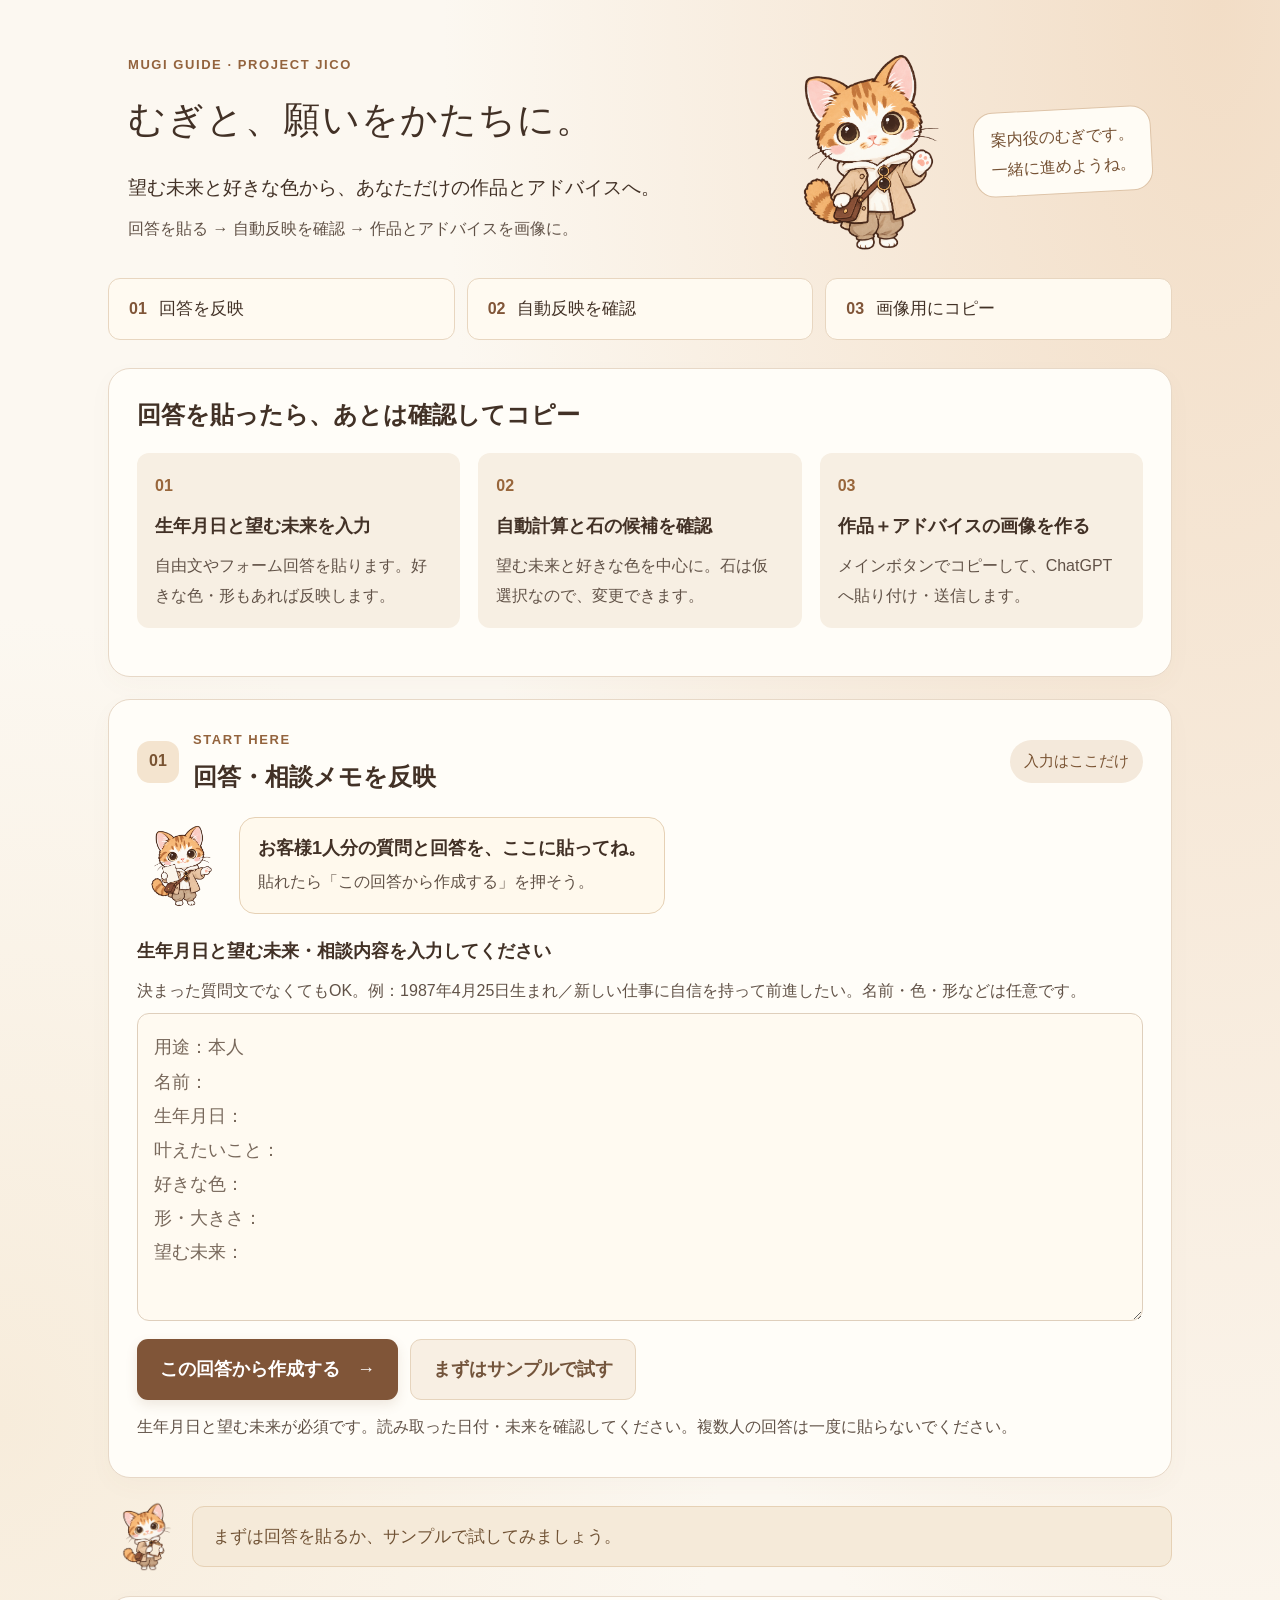
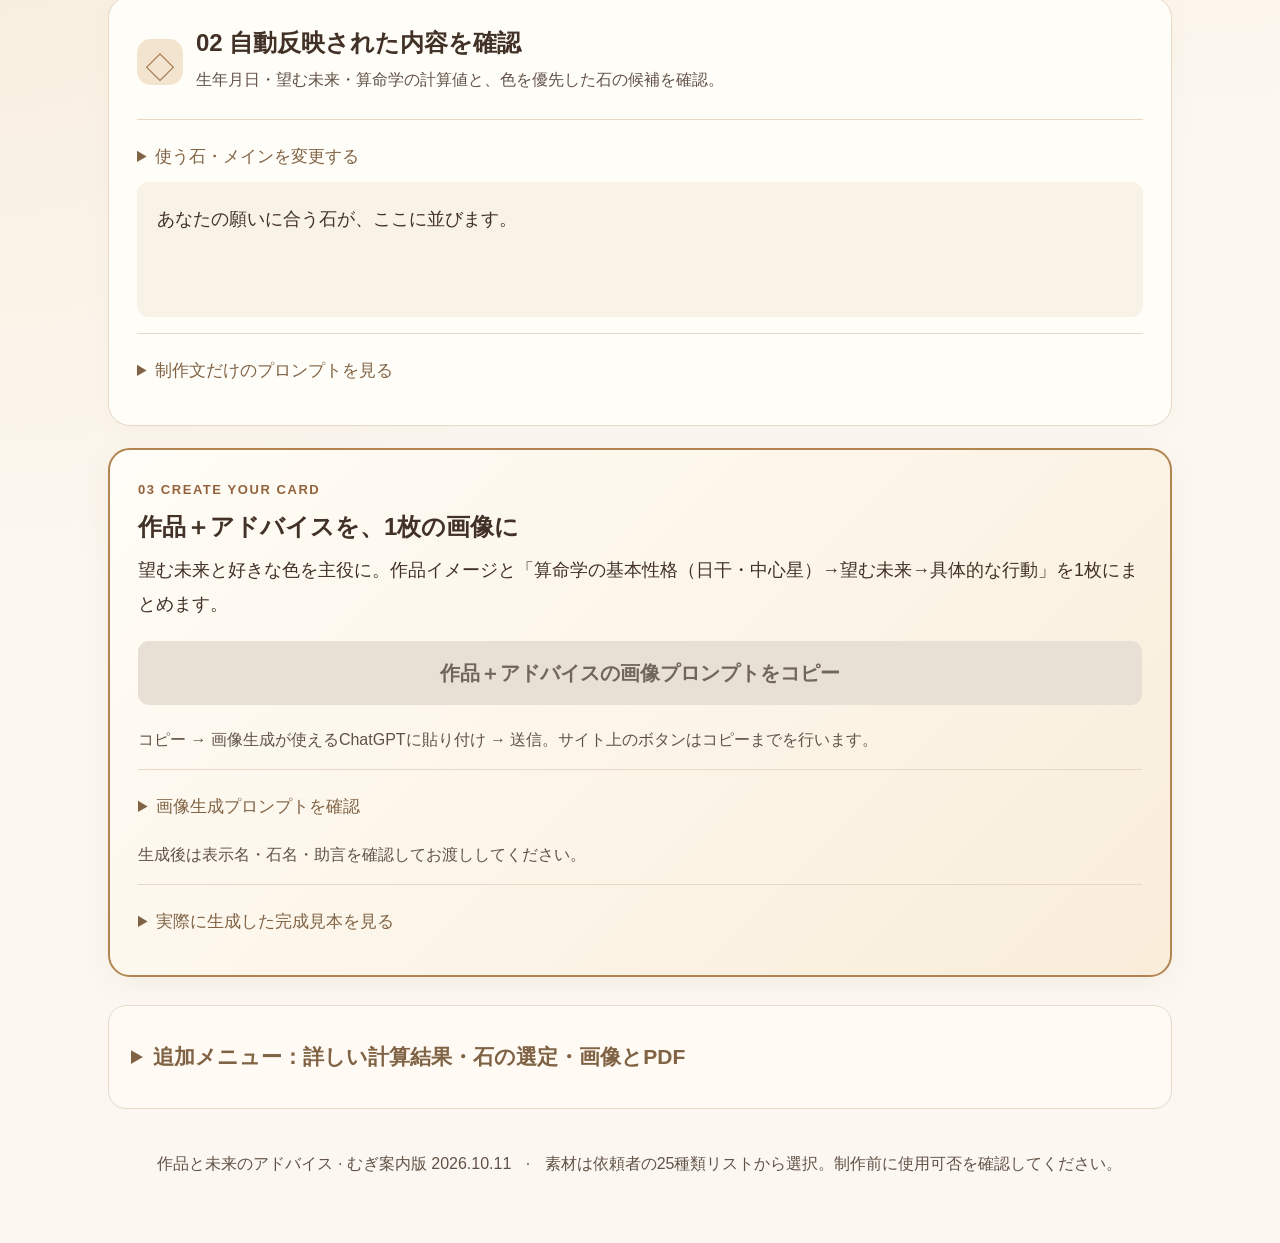
==== commit e2d802e9: "Show Sanmei personality facts explicitly in the combined card" ====
--- a/index.html
+++ b/index.html
@@ -1,5 +1,5 @@
 <!doctype html>
-<html lang="ja"><head><meta charset="utf-8"><meta name="viewport" content="width=device-width,initial-scale=1"><title>基本性格と未来のアドバイス</title><link rel="stylesheet" href="simple.css?v=20261011-combined3"><link rel="stylesheet" href="mugi.css?v=20261011-combined3"></head>
+<html lang="ja"><head><meta charset="utf-8"><meta name="viewport" content="width=device-width,initial-scale=1"><title>基本性格と未来のアドバイス</title><link rel="stylesheet" href="simple.css?v=20261011-sanmei4"><link rel="stylesheet" href="mugi.css?v=20261011-sanmei4"></head>
 <body><main>
 <header class="hero"><div><p class="eyebrow">MUGI GUIDE · PROJECT JICO</p><h1>むぎと、願いをかたちに。</h1><p class="lead">望む未来と好きな色から、あなただけの作品とアドバイスへ。</p><p class="hint">回答を貼る → 自動反映を確認 → 作品とアドバイスを画像に。</p></div><div class="mugi-hero"><img src="assets/mugi/mugi-welcome.png" alt="手を振る案内役のむぎ" width="1254" height="1254"><span>案内役のむぎです。<br>一緒に進めようね。</span></div></header>
 <nav class="steps" aria-label="使い方の3ステップ"><a href="#input"><b>01</b><span>回答を反映</span></a><a href="#stoneReview"><b>02</b><span>自動反映を確認</span></a><a href="#advice"><b>03</b><span>画像用にコピー</span></a></nav>
@@ -11,8 +11,8 @@
 <div class="actions"><button id="reflect" class="primary">この回答から作成する <span aria-hidden="true">→</span></button><button id="sample" class="secondary">まずはサンプルで試す</button></div><p id="inputHelp" class="hint small">生年月日と望む未来が必須です。読み取った日付・未来を確認してください。複数人の回答は一度に貼らないでください。</p>
 </section>
 <div class="mugi-status"><img id="mugiStatusImage" src="assets/mugi/mugi-check.png" alt="" width="1254" height="1254"><div id="status" class="status" role="status" aria-live="polite">まずは回答を貼るか、サンプルで試してみましょう。</div></div>
-<section class="card stone-card" id="stoneReview"><div class="result-title"><span class="icon" aria-hidden="true">◇</span><div><h2>02 自動反映された石を確認</h2><p class="hint">好きな色を優先して仮選択。下で変更できます。</p></div></div><details><summary>使う石・メインを変更する</summary><fieldset class="stone-picker"><legend>使う石・素材を選ぶ（複数可）</legend><p class="hint">チェックした素材の意味（象徴）・色の目安・簡易特性が制作・画像・PDF用プロンプトへ反映されます。説明未登録の素材は未登録と表示します。</p><div id="clientStoneList" class="stone-options"></div><label for="mainStone">メインにする石・素材</label><select id="mainStone"><option value="">先に素材を選んでください</option></select><div class="actions"><button id="suggestStones" class="secondary" type="button" disabled>おすすめを選択する</button><button id="clearStones" class="secondary" type="button">選択をクリア</button></div><p id="stoneChoiceHint" class="hint" role="status">未選択です。まず回答・相談メモを反映してください。</p><p class="hint small">おすすめは既存の説明データがある素材だけを対象にします。全25種類は手動で選べます。</p></fieldset></details><pre id="stones" class="result-content">あなたの願いに合う石が、ここに並びます。</pre><details><summary>制作文だけのプロンプトを見る</summary><textarea id="stonePrompt" class="prompt" rows="8" readonly aria-label="制作プロンプト"></textarea><button id="copyStone" class="secondary" disabled>制作プロンプトをコピー</button></details></section>
-<section class="card advice-card" id="advice"><p class="eyebrow">03 CREATE YOUR CARD</p><h2>作品＋アドバイスを、1枚の画像に</h2><p>望む未来と好きな色を主役に。作品イメージと、今日・今週にできる行動をまとめます。</p><button id="copyAdvice" class="primary" type="button" disabled>作品＋アドバイスの画像プロンプトをコピー</button><p class="hint">コピー → 画像生成が使えるChatGPTに貼り付け → 送信。サイト上のボタンはコピーまでを行います。</p><details><summary>画像生成プロンプトを確認</summary><textarea id="advicePrompt" class="prompt" rows="12" readonly aria-label="作品と作品と短いアドバイスの画像生成プロンプト"></textarea></details><p class="hint small">生成後は表示名・石名・助言を確認してお渡ししてください。</p><details><summary>実際に生成した完成見本を見る</summary><a href="assets/combined-advice-sample-20261011.png" target="_blank" rel="noopener"><img src="assets/combined-advice-sample-20261011.png" alt="作品と短いアドバイスを1枚にした生成サンプル" width="1536" height="1024" style="width:100%;height:auto;border-radius:12px" loading="lazy"></a><p class="hint">サンプルの見本です。現在の回答の画像ではありません。</p></details></section>
+<section class="card stone-card" id="stoneReview"><div class="result-title"><span class="icon" aria-hidden="true">◇</span><div><h2>02 自動反映された内容を確認</h2><p class="hint">生年月日・望む未来・算命学の計算値と、色を優先した石の候補を確認。</p></div></div><details><summary>使う石・メインを変更する</summary><fieldset class="stone-picker"><legend>使う石・素材を選ぶ（複数可）</legend><p class="hint">チェックした素材の意味（象徴）・色の目安・簡易特性が制作・画像・PDF用プロンプトへ反映されます。説明未登録の素材は未登録と表示します。</p><div id="clientStoneList" class="stone-options"></div><label for="mainStone">メインにする石・素材</label><select id="mainStone"><option value="">先に素材を選んでください</option></select><div class="actions"><button id="suggestStones" class="secondary" type="button" disabled>おすすめを選択する</button><button id="clearStones" class="secondary" type="button">選択をクリア</button></div><p id="stoneChoiceHint" class="hint" role="status">未選択です。まず回答・相談メモを反映してください。</p><p class="hint small">おすすめは既存の説明データがある素材だけを対象にします。全25種類は手動で選べます。</p></fieldset></details><pre id="stones" class="result-content">あなたの願いに合う石が、ここに並びます。</pre><details><summary>制作文だけのプロンプトを見る</summary><textarea id="stonePrompt" class="prompt" rows="8" readonly aria-label="制作プロンプト"></textarea><button id="copyStone" class="secondary" disabled>制作プロンプトをコピー</button></details></section>
+<section class="card advice-card" id="advice"><p class="eyebrow">03 CREATE YOUR CARD</p><h2>作品＋アドバイスを、1枚の画像に</h2><p>望む未来と好きな色を主役に。作品イメージと「算命学の基本性格（日干・中心星）→望む未来→具体的な行動」を1枚にまとめます。</p><button id="copyAdvice" class="primary" type="button" disabled>作品＋アドバイスの画像プロンプトをコピー</button><p class="hint">コピー → 画像生成が使えるChatGPTに貼り付け → 送信。サイト上のボタンはコピーまでを行います。</p><details><summary>画像生成プロンプトを確認</summary><textarea id="advicePrompt" class="prompt" rows="12" readonly aria-label="作品と作品と短いアドバイスの画像生成プロンプト"></textarea></details><p class="hint small">生成後は表示名・石名・助言を確認してお渡ししてください。</p><details><summary>実際に生成した完成見本を見る</summary><a href="assets/combined-advice-sanmei-sample-20261011.png" target="_blank" rel="noopener"><img src="assets/combined-advice-sanmei-sample-20261011.png" alt="作品と短いアドバイスを1枚にした生成サンプル" width="1536" height="1024" style="width:100%;height:auto;border-radius:12px" loading="lazy"></a><p class="hint">サンプルの見本です。現在の回答の画像ではありません。</p></details></section>
 <details class="optional-tools"><summary>追加メニュー：詳しい計算結果・石の選定・画像とPDF</summary>
 <section id="inventory" class="card inventory-panel"><details><summary>素材の在庫管理（入荷・使用・棚卸し）</summary><p>素材ごとに「g・個・袋」で管理できます。</p><p class="hint">このブラウザだけに保存されます。共有・別端末への同期はありません。石を選んだり画像を作ったりしても在庫は減りません。実際に使用した量をここで記録してください。</p><p id="inventorySummary" class="pill"></p><div class="inventory-table-wrap"><table class="inventory-table"><thead><tr><th scope="col">素材</th><th scope="col">現在数</th><th scope="col">状態</th><th scope="col">操作</th></tr></thead><tbody id="inventoryRows"></tbody></table></div><div id="inventoryForm" class="inventory-form"><h3>入荷・使用・現在数を登録</h3><label for="inventoryMaterial">素材</label><select id="inventoryMaterial"></select><p id="inventoryCurrent" class="hint"></p><div class="inventory-grid"><div><label for="inventoryAction">操作</label><select id="inventoryAction"><option value="set">現在数を登録・棚卸し</option><option value="in">入荷：在庫を増やす</option><option value="out">使用：在庫を減らす</option><option value="settings">補充目安だけ変更</option></select></div><div><label for="inventoryAmount">登録数・増減量</label><input id="inventoryAmount" type="number" min="0" step="0.001" placeholder="例：50"></div><div><label for="inventoryUnit">単位</label><select id="inventoryUnit"><option>g</option><option>個</option><option>袋</option></select></div><div><label for="inventoryLow">補充目安（この数量以下）</label><input id="inventoryLow" type="number" min="0" step="0.001" value="0"></div></div><label for="inventoryNote">メモ（任意）</label><input id="inventoryNote" maxlength="200" placeholder="例：作品制作で使用、入荷分"><p class="hint">初回は現在数を登録。入荷・使用では増減した量を入力します。個・袋は整数、gは小数第3位まで。在庫がある素材の単位は変更できません。</p><button id="inventorySave" class="primary" type="button">在庫を保存</button><p id="inventoryStatus" class="status" role="status" aria-live="polite"></p></div><details><summary>在庫のバックアップ・読み込み</summary><p class="hint">ブラウザのデータを消す前や、別端末に移すときはJSONを保存してください。読み込みは現在の在庫と履歴を置き換えます。</p><button id="inventoryExport" type="button" class="secondary">在庫JSONを保存</button><label for="inventoryImport">在庫JSONを選ぶ</label><input id="inventoryImport" type="file" accept=".json,application/json"><button id="inventoryRestore" type="button" class="secondary" disabled>読み込んだ在庫に置き換える</button></details><details><summary>入荷・使用・棚卸しの履歴（最新20件）</summary><ul id="inventoryHistory" class="inventory-history"></ul></details></details></section>
 <div id="results" class="section-heading result-heading"><span class="number">02</span><div><p class="eyebrow">YOUR RESULTS</p><h2>詳しい計算結果を確認</h2></div><span id="resultBadge" class="pill">回答待ち</span></div>
@@ -22,4 +22,4 @@
 <section id="output" class="card output-card"><div class="section-heading"><span class="number">03</span><div><p class="eyebrow">MAKE ONE BEAUTIFUL CARD</p><h2>任意：詳細鑑定カードを作る</h2></div></div><div class="mugi-guide"><img src="assets/mugi/mugi-copy.png" alt="" width="1254" height="1254" loading="lazy"><p>次は、ふたつの結果を1枚の画像に。<br><span>「画像プロンプトをコピー」して、画像生成AIに貼ろう。</span></p></div><div class="output-layout"><div><p>作品イメージ・選んだ石・算命学結果。<br>人体星図・従星・二十八元も載せた画像プロンプトができあがります。</p><ol class="mini-steps"><li>下のボタンでプロンプトをコピー</li><li>画像生成が使えるChatGPTなどに貼り付けて送信</li><li>石名・命式・文字を確認して完成</li></ol><button id="copyImage" class="primary" disabled>詳細版の画像プロンプトをコピー <span aria-hidden="true">↗</span></button><p id="outputHint" class="hint">回答を反映するとコピーできます。</p></div><div class="card-preview sample-preview"><a href="assets/orgonite-sanmei-detailed-sample.png" target="_blank" rel="noopener"><img src="assets/orgonite-sanmei-detailed-sample.png" alt="詳細版完成見本：命式、人体星図、従星、二十八元、石の選定理由" width="1536" height="1024"></a><p class="hint">詳細版の完成見本 · クリックで拡大</p><p class="hint small">サンプル回答の見本です。現在の回答の画像ではありません。</p></div></div><details class="combined-detail"><summary>画像プロンプトの内容を確認</summary><textarea id="imagePrompt" class="prompt" rows="14" readonly aria-label="両方を1枚にまとめる画像生成プロンプト"></textarea></details><p class="hint small">画像は外部の画像生成AIで作成します。日本語の文字や命式は生成後に照合してください。</p></section>
 <section class="card delivery-guide"><h2>画像ができたら、確認してお渡し</h2><p class="hint">下の確認は鑑定士が行います。現在の回答と画像を見比べてください。</p><ul class="delivery-list"><li>表示名・石名・命式・星名・エネルギー値が、サイトの結果と一致している</li><li>文字の誤りや省略がない。違いがあれば画像生成AIへ該当箇所の修正を依頼する</li><li>作品イメージであること、出生時刻不明なら暫定計算であることが伝わる</li></ul><p>確認できた画像を保存し、お客様へお渡しします。</p><details><summary>任意：詳しい鑑定PDFも作りたいとき</summary><ol class="mini-steps"><li>下の「PDF用の依頼文と結果をコピー」を押す</li><li>ChatGPTの新しいチャットへ貼り付け、完成した画像も添付する</li><li>PDFを作成してもらい、計算値と鑑定文を確認して保存する</li></ol><p class="hint">画像だけでなく、計算結果のテキストも一緒に渡します。PDFはChatGPT側で作成します。画像を添付する操作は手動です。</p><textarea id="pdfPrompt" class="prompt" rows="10" readonly aria-label="PDF作成依頼と計算結果"></textarea><button id="copyPDF" class="secondary" disabled>PDF用の依頼文と結果をコピー</button></details></section>
 </details><footer>作品と未来のアドバイス · むぎ案内版 2026.10.11 <span>·</span> 素材は依頼者の25種類リストから選択。制作前に使用可否を確認してください。</footer>
-</main><script src="PromptMaker-縦横テンプレート/engine-data.js"></script><script src="PromptMaker-縦横テンプレート/workflow.js"></script><script src="client-stones.js?v=20261011-combined3"></script><script src="inventory.js?v=20261011-combined3"></script><script src="advice-prompt.js?v=20261011-combined3"></script><script src="flexible-input.js?v=20261011-combined3"></script><script src="simple.js?v=20261011-combined3"></script><script src="simple-ui.js?v=20261011-combined3"></script><script src="inventory-ui.js?v=20261011-combined3"></script></body></html>
+</main><script src="PromptMaker-縦横テンプレート/engine-data.js"></script><script src="PromptMaker-縦横テンプレート/workflow.js"></script><script src="client-stones.js?v=20261011-sanmei4"></script><script src="inventory.js?v=20261011-sanmei4"></script><script src="advice-prompt.js?v=20261011-sanmei4"></script><script src="flexible-input.js?v=20261011-sanmei4"></script><script src="simple.js?v=20261011-sanmei4"></script><script src="simple-ui.js?v=20261011-sanmei4"></script><script src="inventory-ui.js?v=20261011-sanmei4"></script></body></html>
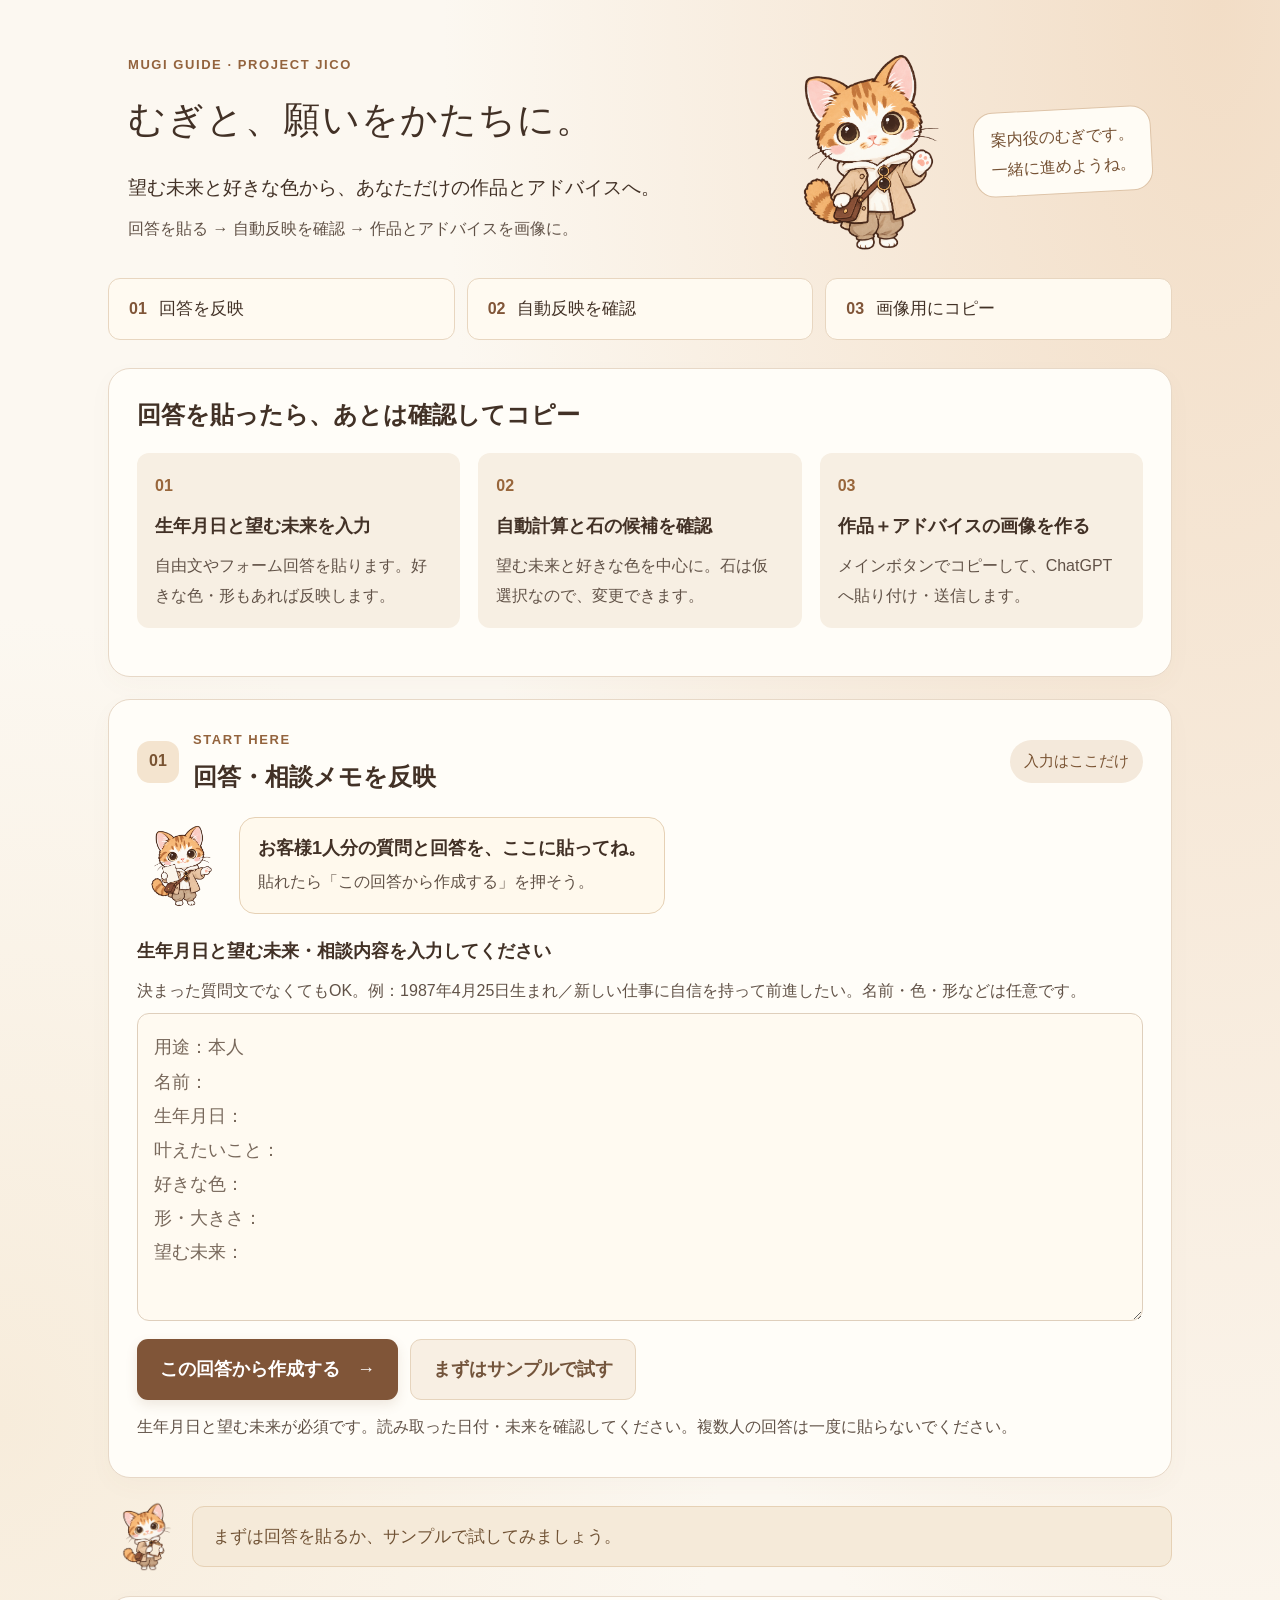
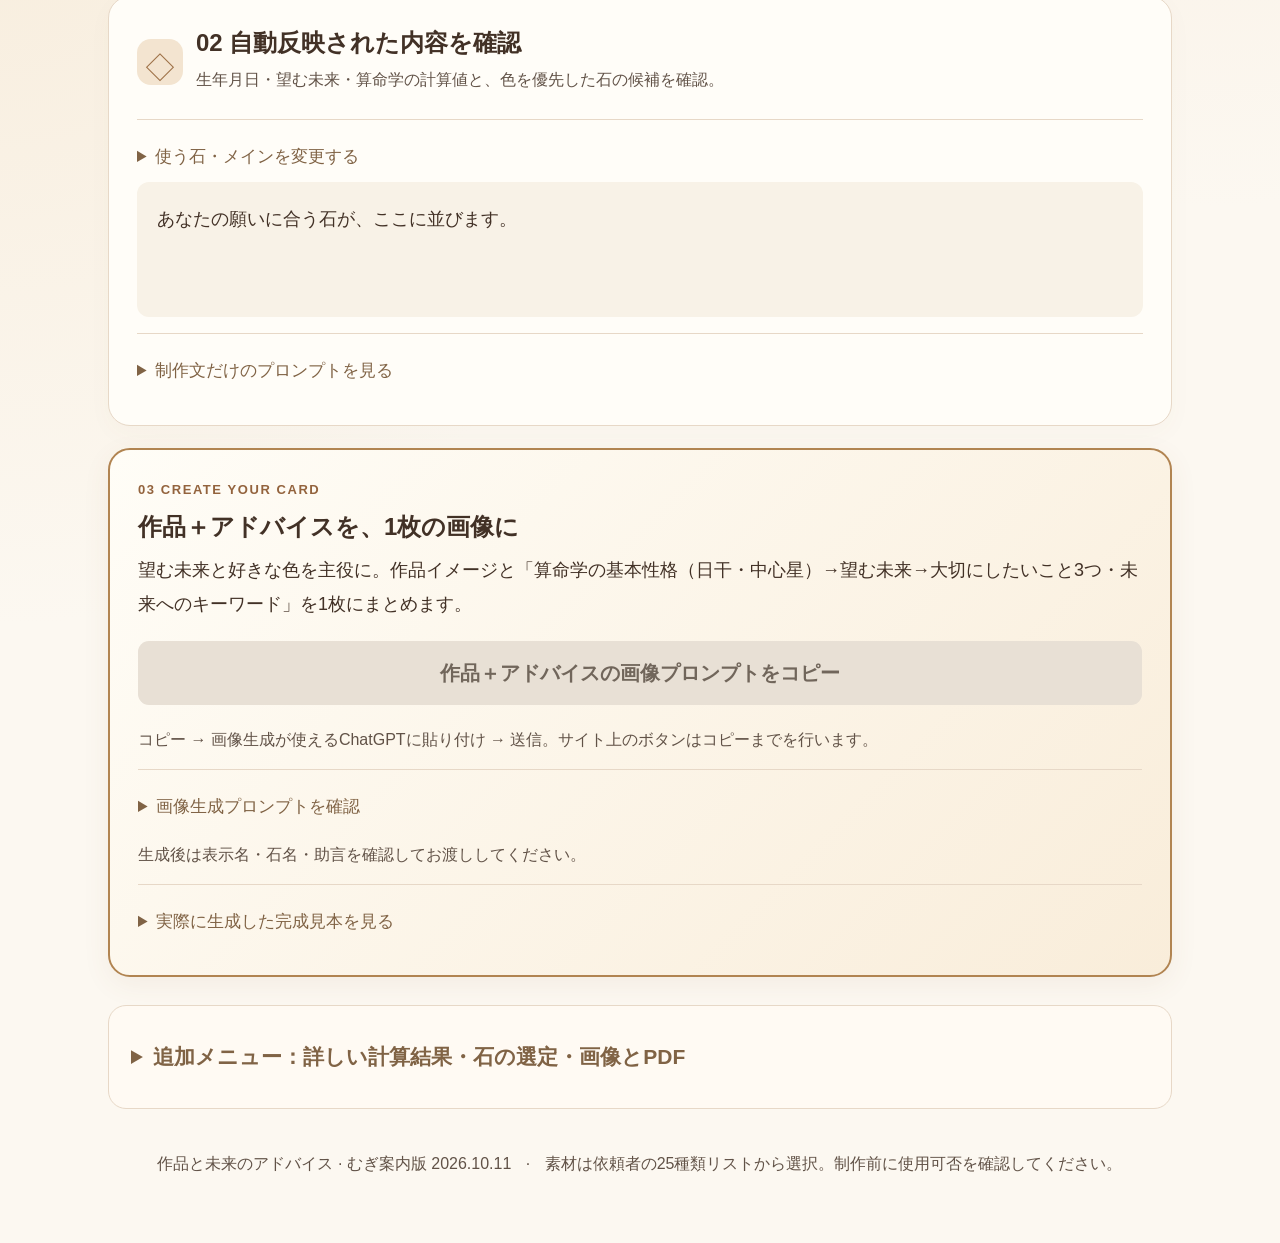
==== commit 63deac70: "Make future advice encouraging and personal instead of task-driven" ====
--- a/index.html
+++ b/index.html
@@ -1,5 +1,5 @@
 <!doctype html>
-<html lang="ja"><head><meta charset="utf-8"><meta name="viewport" content="width=device-width,initial-scale=1"><title>基本性格と未来のアドバイス</title><link rel="stylesheet" href="simple.css?v=20261011-sanmei4"><link rel="stylesheet" href="mugi.css?v=20261011-sanmei4"></head>
+<html lang="ja"><head><meta charset="utf-8"><meta name="viewport" content="width=device-width,initial-scale=1"><title>基本性格と未来のアドバイス</title><link rel="stylesheet" href="simple.css?v=20261011-positive6"><link rel="stylesheet" href="mugi.css?v=20261011-positive6"></head>
 <body><main>
 <header class="hero"><div><p class="eyebrow">MUGI GUIDE · PROJECT JICO</p><h1>むぎと、願いをかたちに。</h1><p class="lead">望む未来と好きな色から、あなただけの作品とアドバイスへ。</p><p class="hint">回答を貼る → 自動反映を確認 → 作品とアドバイスを画像に。</p></div><div class="mugi-hero"><img src="assets/mugi/mugi-welcome.png" alt="手を振る案内役のむぎ" width="1254" height="1254"><span>案内役のむぎです。<br>一緒に進めようね。</span></div></header>
 <nav class="steps" aria-label="使い方の3ステップ"><a href="#input"><b>01</b><span>回答を反映</span></a><a href="#stoneReview"><b>02</b><span>自動反映を確認</span></a><a href="#advice"><b>03</b><span>画像用にコピー</span></a></nav>
@@ -12,7 +12,7 @@
 </section>
 <div class="mugi-status"><img id="mugiStatusImage" src="assets/mugi/mugi-check.png" alt="" width="1254" height="1254"><div id="status" class="status" role="status" aria-live="polite">まずは回答を貼るか、サンプルで試してみましょう。</div></div>
 <section class="card stone-card" id="stoneReview"><div class="result-title"><span class="icon" aria-hidden="true">◇</span><div><h2>02 自動反映された内容を確認</h2><p class="hint">生年月日・望む未来・算命学の計算値と、色を優先した石の候補を確認。</p></div></div><details><summary>使う石・メインを変更する</summary><fieldset class="stone-picker"><legend>使う石・素材を選ぶ（複数可）</legend><p class="hint">チェックした素材の意味（象徴）・色の目安・簡易特性が制作・画像・PDF用プロンプトへ反映されます。説明未登録の素材は未登録と表示します。</p><div id="clientStoneList" class="stone-options"></div><label for="mainStone">メインにする石・素材</label><select id="mainStone"><option value="">先に素材を選んでください</option></select><div class="actions"><button id="suggestStones" class="secondary" type="button" disabled>おすすめを選択する</button><button id="clearStones" class="secondary" type="button">選択をクリア</button></div><p id="stoneChoiceHint" class="hint" role="status">未選択です。まず回答・相談メモを反映してください。</p><p class="hint small">おすすめは既存の説明データがある素材だけを対象にします。全25種類は手動で選べます。</p></fieldset></details><pre id="stones" class="result-content">あなたの願いに合う石が、ここに並びます。</pre><details><summary>制作文だけのプロンプトを見る</summary><textarea id="stonePrompt" class="prompt" rows="8" readonly aria-label="制作プロンプト"></textarea><button id="copyStone" class="secondary" disabled>制作プロンプトをコピー</button></details></section>
-<section class="card advice-card" id="advice"><p class="eyebrow">03 CREATE YOUR CARD</p><h2>作品＋アドバイスを、1枚の画像に</h2><p>望む未来と好きな色を主役に。作品イメージと「算命学の基本性格（日干・中心星）→望む未来→具体的な行動」を1枚にまとめます。</p><button id="copyAdvice" class="primary" type="button" disabled>作品＋アドバイスの画像プロンプトをコピー</button><p class="hint">コピー → 画像生成が使えるChatGPTに貼り付け → 送信。サイト上のボタンはコピーまでを行います。</p><details><summary>画像生成プロンプトを確認</summary><textarea id="advicePrompt" class="prompt" rows="12" readonly aria-label="作品と作品と短いアドバイスの画像生成プロンプト"></textarea></details><p class="hint small">生成後は表示名・石名・助言を確認してお渡ししてください。</p><details><summary>実際に生成した完成見本を見る</summary><a href="assets/combined-advice-sanmei-sample-20261011.png" target="_blank" rel="noopener"><img src="assets/combined-advice-sanmei-sample-20261011.png" alt="作品と短いアドバイスを1枚にした生成サンプル" width="1536" height="1024" style="width:100%;height:auto;border-radius:12px" loading="lazy"></a><p class="hint">サンプルの見本です。現在の回答の画像ではありません。</p></details></section>
+<section class="card advice-card" id="advice"><p class="eyebrow">03 CREATE YOUR CARD</p><h2>作品＋アドバイスを、1枚の画像に</h2><p>望む未来と好きな色を主役に。作品イメージと「算命学の基本性格（日干・中心星）→望む未来→大切にしたいこと3つ・未来へのキーワード」を1枚にまとめます。</p><button id="copyAdvice" class="primary" type="button" disabled>作品＋アドバイスの画像プロンプトをコピー</button><p class="hint">コピー → 画像生成が使えるChatGPTに貼り付け → 送信。サイト上のボタンはコピーまでを行います。</p><details><summary>画像生成プロンプトを確認</summary><textarea id="advicePrompt" class="prompt" rows="12" readonly aria-label="作品と前向きなアドバイスの画像生成プロンプト"></textarea></details><p class="hint small">生成後は表示名・石名・助言を確認してお渡ししてください。</p><details><summary>実際に生成した完成見本を見る</summary><a href="assets/combined-advice-positive-sample-20261011.png" target="_blank" rel="noopener"><img src="assets/combined-advice-positive-sample-20261011.png" alt="作品と短いアドバイスを1枚にした生成サンプル" width="1536" height="1024" style="width:100%;height:auto;border-radius:12px" loading="lazy"></a><p class="hint">サンプルの見本です。現在の回答の画像ではありません。</p></details></section>
 <details class="optional-tools"><summary>追加メニュー：詳しい計算結果・石の選定・画像とPDF</summary>
 <section id="inventory" class="card inventory-panel"><details><summary>素材の在庫管理（入荷・使用・棚卸し）</summary><p>素材ごとに「g・個・袋」で管理できます。</p><p class="hint">このブラウザだけに保存されます。共有・別端末への同期はありません。石を選んだり画像を作ったりしても在庫は減りません。実際に使用した量をここで記録してください。</p><p id="inventorySummary" class="pill"></p><div class="inventory-table-wrap"><table class="inventory-table"><thead><tr><th scope="col">素材</th><th scope="col">現在数</th><th scope="col">状態</th><th scope="col">操作</th></tr></thead><tbody id="inventoryRows"></tbody></table></div><div id="inventoryForm" class="inventory-form"><h3>入荷・使用・現在数を登録</h3><label for="inventoryMaterial">素材</label><select id="inventoryMaterial"></select><p id="inventoryCurrent" class="hint"></p><div class="inventory-grid"><div><label for="inventoryAction">操作</label><select id="inventoryAction"><option value="set">現在数を登録・棚卸し</option><option value="in">入荷：在庫を増やす</option><option value="out">使用：在庫を減らす</option><option value="settings">補充目安だけ変更</option></select></div><div><label for="inventoryAmount">登録数・増減量</label><input id="inventoryAmount" type="number" min="0" step="0.001" placeholder="例：50"></div><div><label for="inventoryUnit">単位</label><select id="inventoryUnit"><option>g</option><option>個</option><option>袋</option></select></div><div><label for="inventoryLow">補充目安（この数量以下）</label><input id="inventoryLow" type="number" min="0" step="0.001" value="0"></div></div><label for="inventoryNote">メモ（任意）</label><input id="inventoryNote" maxlength="200" placeholder="例：作品制作で使用、入荷分"><p class="hint">初回は現在数を登録。入荷・使用では増減した量を入力します。個・袋は整数、gは小数第3位まで。在庫がある素材の単位は変更できません。</p><button id="inventorySave" class="primary" type="button">在庫を保存</button><p id="inventoryStatus" class="status" role="status" aria-live="polite"></p></div><details><summary>在庫のバックアップ・読み込み</summary><p class="hint">ブラウザのデータを消す前や、別端末に移すときはJSONを保存してください。読み込みは現在の在庫と履歴を置き換えます。</p><button id="inventoryExport" type="button" class="secondary">在庫JSONを保存</button><label for="inventoryImport">在庫JSONを選ぶ</label><input id="inventoryImport" type="file" accept=".json,application/json"><button id="inventoryRestore" type="button" class="secondary" disabled>読み込んだ在庫に置き換える</button></details><details><summary>入荷・使用・棚卸しの履歴（最新20件）</summary><ul id="inventoryHistory" class="inventory-history"></ul></details></details></section>
 <div id="results" class="section-heading result-heading"><span class="number">02</span><div><p class="eyebrow">YOUR RESULTS</p><h2>詳しい計算結果を確認</h2></div><span id="resultBadge" class="pill">回答待ち</span></div>
@@ -22,4 +22,4 @@
 <section id="output" class="card output-card"><div class="section-heading"><span class="number">03</span><div><p class="eyebrow">MAKE ONE BEAUTIFUL CARD</p><h2>任意：詳細鑑定カードを作る</h2></div></div><div class="mugi-guide"><img src="assets/mugi/mugi-copy.png" alt="" width="1254" height="1254" loading="lazy"><p>次は、ふたつの結果を1枚の画像に。<br><span>「画像プロンプトをコピー」して、画像生成AIに貼ろう。</span></p></div><div class="output-layout"><div><p>作品イメージ・選んだ石・算命学結果。<br>人体星図・従星・二十八元も載せた画像プロンプトができあがります。</p><ol class="mini-steps"><li>下のボタンでプロンプトをコピー</li><li>画像生成が使えるChatGPTなどに貼り付けて送信</li><li>石名・命式・文字を確認して完成</li></ol><button id="copyImage" class="primary" disabled>詳細版の画像プロンプトをコピー <span aria-hidden="true">↗</span></button><p id="outputHint" class="hint">回答を反映するとコピーできます。</p></div><div class="card-preview sample-preview"><a href="assets/orgonite-sanmei-detailed-sample.png" target="_blank" rel="noopener"><img src="assets/orgonite-sanmei-detailed-sample.png" alt="詳細版完成見本：命式、人体星図、従星、二十八元、石の選定理由" width="1536" height="1024"></a><p class="hint">詳細版の完成見本 · クリックで拡大</p><p class="hint small">サンプル回答の見本です。現在の回答の画像ではありません。</p></div></div><details class="combined-detail"><summary>画像プロンプトの内容を確認</summary><textarea id="imagePrompt" class="prompt" rows="14" readonly aria-label="両方を1枚にまとめる画像生成プロンプト"></textarea></details><p class="hint small">画像は外部の画像生成AIで作成します。日本語の文字や命式は生成後に照合してください。</p></section>
 <section class="card delivery-guide"><h2>画像ができたら、確認してお渡し</h2><p class="hint">下の確認は鑑定士が行います。現在の回答と画像を見比べてください。</p><ul class="delivery-list"><li>表示名・石名・命式・星名・エネルギー値が、サイトの結果と一致している</li><li>文字の誤りや省略がない。違いがあれば画像生成AIへ該当箇所の修正を依頼する</li><li>作品イメージであること、出生時刻不明なら暫定計算であることが伝わる</li></ul><p>確認できた画像を保存し、お客様へお渡しします。</p><details><summary>任意：詳しい鑑定PDFも作りたいとき</summary><ol class="mini-steps"><li>下の「PDF用の依頼文と結果をコピー」を押す</li><li>ChatGPTの新しいチャットへ貼り付け、完成した画像も添付する</li><li>PDFを作成してもらい、計算値と鑑定文を確認して保存する</li></ol><p class="hint">画像だけでなく、計算結果のテキストも一緒に渡します。PDFはChatGPT側で作成します。画像を添付する操作は手動です。</p><textarea id="pdfPrompt" class="prompt" rows="10" readonly aria-label="PDF作成依頼と計算結果"></textarea><button id="copyPDF" class="secondary" disabled>PDF用の依頼文と結果をコピー</button></details></section>
 </details><footer>作品と未来のアドバイス · むぎ案内版 2026.10.11 <span>·</span> 素材は依頼者の25種類リストから選択。制作前に使用可否を確認してください。</footer>
-</main><script src="PromptMaker-縦横テンプレート/engine-data.js"></script><script src="PromptMaker-縦横テンプレート/workflow.js"></script><script src="client-stones.js?v=20261011-sanmei4"></script><script src="inventory.js?v=20261011-sanmei4"></script><script src="advice-prompt.js?v=20261011-sanmei4"></script><script src="flexible-input.js?v=20261011-sanmei4"></script><script src="simple.js?v=20261011-sanmei4"></script><script src="simple-ui.js?v=20261011-sanmei4"></script><script src="inventory-ui.js?v=20261011-sanmei4"></script></body></html>
+</main><script src="PromptMaker-縦横テンプレート/engine-data.js"></script><script src="PromptMaker-縦横テンプレート/workflow.js"></script><script src="client-stones.js?v=20261011-positive6"></script><script src="inventory.js?v=20261011-positive6"></script><script src="advice-prompt.js?v=20261011-positive6"></script><script src="flexible-input.js?v=20261011-positive6"></script><script src="simple.js?v=20261011-positive6"></script><script src="simple-ui.js?v=20261011-positive6"></script><script src="inventory-ui.js?v=20261011-positive6"></script></body></html>
